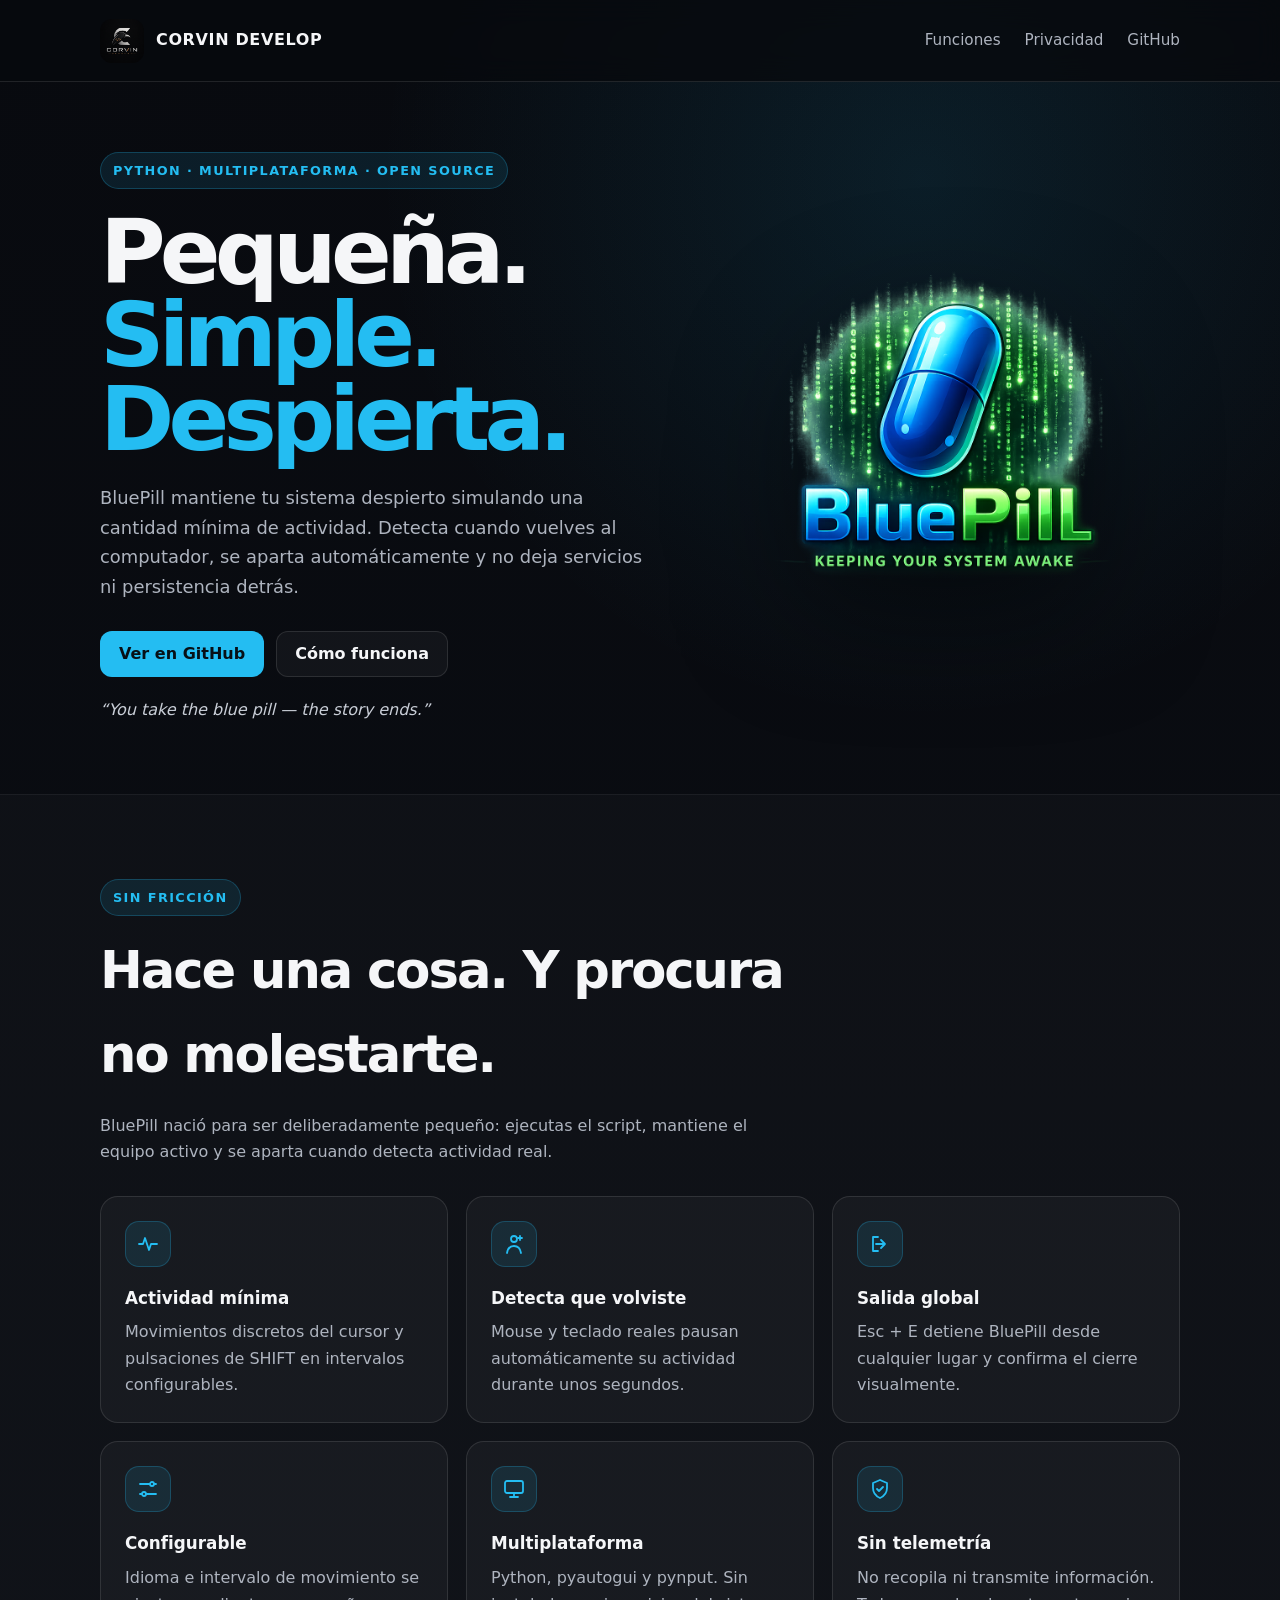
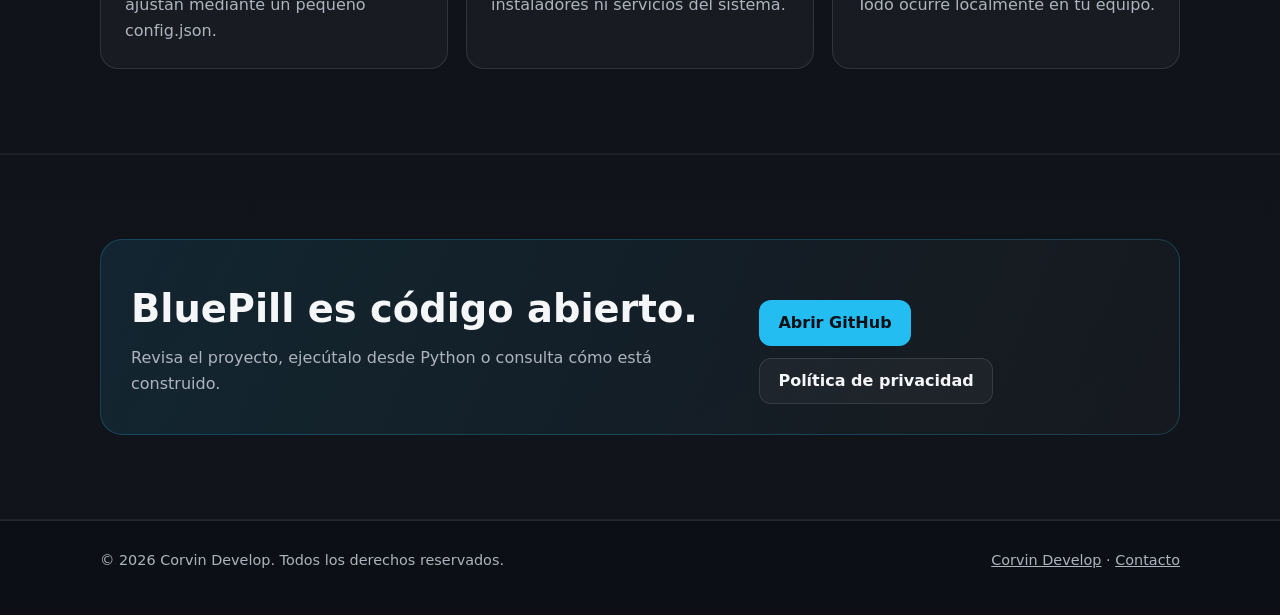
==== bluepill/index.html @ 79b2e7ed "feat: add BluePill and RedPill product websites" ====
<!doctype html><html lang="es"><head><meta charset="utf-8"><meta name="viewport" content="width=device-width, initial-scale=1"><meta name="description" content="BluePill — utilidad multiplataforma en Python para mantener el sistema despierto con actividad mínima e inteligente."><title>BluePill · Corvin Develop</title><link rel="stylesheet" href="../assets/css/styles.css"></head>
<body class="pill-page"><header class="pill-header"><div class="wrap"><nav><a class="brand" href="../"><img src="../assets/img/corvin-develop.png" alt="Corvin Develop"><span>CORVIN DEVELOP</span></a><div class="navlinks"><a href="#funciones">Funciones</a><a href="privacy/">Privacidad</a><a href="https://github.com/scuitinob/bluepill" target="_blank" rel="noopener noreferrer">GitHub</a></div></nav></div></header>
<main><div class="wrap pill-hero"><div><span class="pill-kicker">Python · Multiplataforma · Open Source</span><h1>Pequeña.<br><span>Simple. Despierta.</span></h1><p class="lead">BluePill mantiene tu sistema despierto simulando una cantidad mínima de actividad. Detecta cuando vuelves al computador, se aparta automáticamente y no deja servicios ni persistencia detrás.</p><div class="actions"><a class="button pill-primary" href="https://github.com/scuitinob/bluepill" target="_blank" rel="noopener noreferrer">Ver en GitHub</a><a class="button secondary" href="#funciones">Cómo funciona</a></div><p class="pill-quote">“You take the blue pill — the story ends.”</p></div><div class="pill-hero-logo"><img src="../assets/img/bluepill/logo.png" alt="BluePill"></div></div>
<section id="funciones" class="pill-section alt"><div class="wrap"><div class="pill-section-head"><span class="pill-kicker">Sin fricción</span><h2>Hace una cosa. Y procura no molestarte.</h2><p>BluePill nació para ser deliberadamente pequeño: ejecutas el script, mantiene el equipo activo y se aparta cuando detecta actividad real.</p></div><div class="pill-feature-grid"><div class="pill-feature"><div class="pill-feature-icon"><svg viewBox="0 0 24 24" aria-hidden="true"><path d="M3 12h4l2-6 4 12 2-6h6"/></svg></div><strong>Actividad mínima</strong><span>Movimientos discretos del cursor y pulsaciones de SHIFT en intervalos configurables.</span></div><div class="pill-feature"><div class="pill-feature-icon"><svg viewBox="0 0 24 24" aria-hidden="true"><circle cx="12" cy="7" r="3"/><path d="M5 21c.7-4.4 3-7 7-7s6.3 2.6 7 7"/><path d="M18 4v4M16 6h4"/></svg></div><strong>Detecta que volviste</strong><span>Mouse y teclado reales pausan automáticamente su actividad durante unos segundos.</span></div><div class="pill-feature"><div class="pill-feature-icon"><svg viewBox="0 0 24 24" aria-hidden="true"><path d="M10 5H5v14h5"/><path d="M13 8l4 4-4 4M8 12h9"/></svg></div><strong>Salida global</strong><span>Esc + E detiene BluePill desde cualquier lugar y confirma el cierre visualmente.</span></div><div class="pill-feature"><div class="pill-feature-icon"><svg viewBox="0 0 24 24" aria-hidden="true"><path d="M4 7h10M18 7h2M4 17h2M10 17h10"/><circle cx="16" cy="7" r="2"/><circle cx="8" cy="17" r="2"/></svg></div><strong>Configurable</strong><span>Idioma e intervalo de movimiento se ajustan mediante un pequeño config.json.</span></div><div class="pill-feature"><div class="pill-feature-icon"><svg viewBox="0 0 24 24" aria-hidden="true"><rect x="3" y="4" width="18" height="12" rx="2"/><path d="M8 20h8M12 16v4"/></svg></div><strong>Multiplataforma</strong><span>Python, pyautogui y pynput. Sin instaladores ni servicios del sistema.</span></div><div class="pill-feature"><div class="pill-feature-icon"><svg viewBox="0 0 24 24" aria-hidden="true"><path d="M12 3l7 3v5c0 4.7-2.8 8.1-7 10-4.2-1.9-7-5.3-7-10V6l7-3z"/><path d="M9 12l2 2 4-4"/></svg></div><strong>Sin telemetría</strong><span>No recopila ni transmite información. Todo ocurre localmente en tu equipo.</span></div></div></div></section>
<section class="pill-section alt"><div class="wrap"><div class="pill-cta"><div><h2>BluePill es código abierto.</h2><p>Revisa el proyecto, ejecútalo desde Python o consulta cómo está construido.</p></div><div class="actions"><a class="button pill-primary" href="https://github.com/scuitinob/bluepill" target="_blank" rel="noopener noreferrer">Abrir GitHub</a><a class="button secondary" href="privacy/">Política de privacidad</a></div></div></div></section></main>
<footer><div class="wrap footer-row"><span>© 2026 Corvin Develop. Todos los derechos reservados.</span><span><a href="../">Corvin Develop</a> · <a href="mailto:corvindevelop@gmail.com">Contacto</a></span></div></footer></body></html>
---- assets/css/styles.css ----
:root {
  --bg: #0b0c10;
  --bg-soft: #12141a;
  --card: rgba(255,255,255,.045);
  --border: rgba(255,255,255,.11);
  --text: #f5f6f8;
  --muted: #aeb4bf;
  --accent: #d79852;
  --accent-soft: rgba(215,152,82,.14);
  --purple: #6c2bd9;
  --max: 1080px;
}

* { box-sizing: border-box; }

html { scroll-behavior: smooth; }

body {
  margin: 0;
  background:
    radial-gradient(circle at 70% -10%, rgba(215,152,82,.10), transparent 34rem),
    linear-gradient(180deg, #090a0d 0%, #0d0f14 100%);
  color: var(--text);
  font-family: Inter, ui-sans-serif, system-ui, -apple-system, BlinkMacSystemFont, "Segoe UI", sans-serif;
  line-height: 1.65;
}

a { color: inherit; }

.wrap {
  width: min(calc(100% - 40px), var(--max));
  margin: 0 auto;
}

header {
  min-height: 82px;
  display: flex;
  align-items: center;
  border-bottom: 1px solid var(--border);
  background: rgba(9,10,13,.72);
  backdrop-filter: blur(14px);
  position: sticky;
  top: 0;
  z-index: 10;
}

nav {
  display: flex;
  align-items: center;
  justify-content: space-between;
  gap: 24px;
}

.brand {
  display: flex;
  align-items: center;
  gap: 12px;
  text-decoration: none;
  font-weight: 700;
  letter-spacing: .04em;
}

.brand img {
  width: 44px;
  height: 44px;
  object-fit: cover;
  object-position: 50% 42%;
  border-radius: 12px;
}

.navlinks {
  display: flex;
  gap: 24px;
  font-size: .95rem;
  color: var(--muted);
}

.navlinks a { text-decoration: none; }
.navlinks a:hover { color: var(--text); }

.hero {
  min-height: 72vh;
  display: grid;
  grid-template-columns: 1.1fr .9fr;
  align-items: center;
  gap: 64px;
  padding: 72px 0;
}

.eyebrow {
  display: inline-flex;
  padding: 7px 12px;
  border: 1px solid rgba(215,152,82,.28);
  background: var(--accent-soft);
  color: #efbd85;
  border-radius: 999px;
  font-size: .8rem;
  font-weight: 700;
  letter-spacing: .13em;
  text-transform: uppercase;
}

h1 {
  font-size: clamp(3rem, 7vw, 6.4rem);
  letter-spacing: -.065em;
  line-height: .93;
  margin: 22px 0;
}

h1 span {
  color: var(--accent);
}

.lead {
  max-width: 650px;
  color: var(--muted);
  font-size: 1.12rem;
}

.actions {
  display: flex;
  gap: 12px;
  flex-wrap: wrap;
  margin-top: 30px;
}

.button {
  display: inline-flex;
  align-items: center;
  justify-content: center;
  min-height: 46px;
  padding: 0 18px;
  border-radius: 12px;
  border: 1px solid var(--border);
  text-decoration: none;
  font-weight: 700;
}

.button.primary {
  background: var(--accent);
  color: #17100a;
  border-color: transparent;
}

.button.secondary {
  background: rgba(255,255,255,.04);
}

.hero-logo {
  display: flex;
  justify-content: center;
}

.hero-logo img {
  width: min(100%, 480px);
  border-radius: 30px;
  box-shadow: 0 30px 80px rgba(0,0,0,.45);
}

section {
  padding: 78px 0;
}

.section-title {
  font-size: clamp(2rem, 4vw, 3.2rem);
  margin: 0 0 12px;
  letter-spacing: -.04em;
}

.section-copy {
  margin: 0 0 32px;
  color: var(--muted);
  max-width: 700px;
}

.apps-grid {
  display: grid;
  grid-template-columns: repeat(12, 1fr);
  gap: 24px;
}

.app-card {
  grid-column: span 12;
  display: grid;
  grid-template-columns: 260px 1fr;
  gap: 32px;
  padding: 28px;
  border: 1px solid var(--border);
  background: linear-gradient(145deg, rgba(108,43,217,.11), rgba(255,255,255,.035));
  border-radius: 24px;
}

.app-card img {
  width: 100%;
  aspect-ratio: 1;
  object-fit: contain;
  border-radius: 24px;
}

.app-card h3 {
  font-size: 2rem;
  margin: 4px 0 8px;
}

.app-card p {
  color: var(--muted);
}

.tag {
  display: inline-flex;
  border-radius: 999px;
  border: 1px solid var(--border);
  padding: 5px 10px;
  color: #d8dce3;
  font-size: .8rem;
}

.contact-card {
  padding: 34px;
  border-radius: 24px;
  border: 1px solid var(--border);
  background: var(--card);
}

.contact-card a { color: #efbd85; }

footer {
  border-top: 1px solid var(--border);
  color: var(--muted);
  padding: 28px 0 42px;
  font-size: .9rem;
}

.legal {
  max-width: 820px;
  margin: 0 auto;
  padding: 58px 0 90px;
}

.legal-logo {
  display: block;
  width: min(320px, 80vw);
  margin: 0 auto 36px;
}

.legal h1 {
  font-size: clamp(2.4rem, 6vw, 4.5rem);
  line-height: 1;
  margin-bottom: 12px;
}

.legal h2 {
  margin-top: 38px;
  font-size: 1.35rem;
}

.legal p, .legal li { color: #c4c9d1; }

.notice {
  border-left: 3px solid var(--accent);
  background: var(--accent-soft);
  padding: 14px 18px;
  border-radius: 0 12px 12px 0;
}

@media (max-width: 760px) {
  .hero {
    grid-template-columns: 1fr;
    gap: 40px;
    padding-top: 46px;
  }
  .hero-logo { order: -1; }
  .hero-logo img { width: min(84vw, 360px); }
  .navlinks { display: none; }
  .app-card {
    grid-template-columns: 1fr;
  }
  .app-card img {
    width: min(70vw, 260px);
    margin: 0 auto;
  }
}

/* MirageFold */
.mirage-page {
  --mf-cyan: #25d8ff;
  --mf-blue: #4c75ff;
  --mf-purple: #a54cff;
  --mf-pink: #e447e8;
  --mf-panel: rgba(10, 16, 34, .72);
  background:
    radial-gradient(circle at 15% 10%, rgba(37,216,255,.12), transparent 28rem),
    radial-gradient(circle at 85% 18%, rgba(164,76,255,.15), transparent 32rem),
    linear-gradient(180deg, #050817 0%, #090b17 48%, #060713 100%);
}
.mirage-header { background: rgba(4,7,18,.78); }
.mirage-wordmark { width: min(440px, 88vw); display: block; margin-bottom: 22px; }
.mirage-hero { padding: 72px 0 82px; overflow: hidden; position: relative; }
.mirage-hero:before { content:""; position:absolute; inset:-20% 35% auto -15%; height:520px; background:radial-gradient(circle,rgba(37,216,255,.11),transparent 68%); pointer-events:none; }
.mirage-hero-grid { display:grid; grid-template-columns:.8fr 1.2fr; gap:46px; align-items:center; position:relative; }
.mirage-hero h1 { font-size:clamp(3.2rem,6.5vw,6.7rem); }
.mirage-hero h1 span, .mirage-feature h2 span { background:linear-gradient(90deg,var(--mf-cyan),var(--mf-blue),var(--mf-purple),var(--mf-pink)); -webkit-background-clip:text; background-clip:text; color:transparent; }
.mirage-pill, .mirage-kicker { display:inline-flex; color:#c9b7ff; border:1px solid rgba(165,76,255,.32); background:rgba(109,58,207,.13); border-radius:999px; padding:7px 12px; font-size:.78rem; font-weight:800; letter-spacing:.1em; text-transform:uppercase; }
.mirage-primary { background:linear-gradient(90deg,#24d5ff,#6b6cff,#c84eea); color:white; border:0; box-shadow:0 10px 32px rgba(104,86,255,.25); }
.mirage-micro { color:#7f8799; font-size:.86rem; margin-top:18px; }
.mirage-glow-card { padding:8px; border-radius:25px; background:linear-gradient(135deg,rgba(37,216,255,.5),rgba(165,76,255,.48),rgba(228,71,232,.24)); box-shadow:0 30px 90px rgba(41,41,145,.28); }
.mirage-glow-card img, .feature-image, .gallery-hero { display:block; width:100%; border-radius:19px; }
.mirage-intro { padding:90px 0; border-top:1px solid rgba(255,255,255,.06); border-bottom:1px solid rgba(255,255,255,.06); background:rgba(255,255,255,.018); }
.narrow { max-width:850px; }.center { text-align:center; }
.mirage-intro h2, .mirage-feature h2, .gallery-heading h2 { font-size:clamp(2.2rem,4.8vw,4.6rem); letter-spacing:-.055em; line-height:1.02; margin:18px 0; }
.mirage-intro p, .mirage-feature p, .gallery-heading p { color:#b7bdca; font-size:1.08rem; }
.mirage-intro blockquote { margin:38px auto 0; padding:22px 26px; border-left:3px solid var(--mf-purple); background:rgba(165,76,255,.08); border-radius:0 16px 16px 0; color:#eef1f7; font-size:1.05rem; text-align:left; }
.mirage-feature { padding:100px 0; }
.mirage-feature.alt { background:rgba(255,255,255,.018); border-top:1px solid rgba(255,255,255,.055); border-bottom:1px solid rgba(255,255,255,.055); }
.feature-split { display:grid; grid-template-columns:.78fr 1.22fr; gap:52px; align-items:center; }
.feature-split.reverse { grid-template-columns:1.22fr .78fr; }
.feature-split.reverse .feature-copy { order:2; }.feature-split.reverse .feature-image { order:1; }
.feature-image { box-shadow:0 30px 80px rgba(0,0,0,.45); border:1px solid rgba(125,99,255,.25); }
.mirage-list { padding-left:1.2rem; color:#c4cad5; }.mirage-list li { margin:9px 0; }
.feature-note { padding:15px 18px; border-radius:14px; border:1px solid rgba(37,216,255,.18); background:rgba(37,216,255,.055); }
.mini-grid { display:grid; grid-template-columns:1fr 1fr; gap:12px; margin-top:28px; }
.mini-grid div { padding:16px; border:1px solid rgba(255,255,255,.09); background:rgba(255,255,255,.035); border-radius:14px; }
.mini-grid strong,.mini-grid span { display:block; }.mini-grid strong { color:#eef1f7; }.mini-grid span { color:#9ea6b6; font-size:.9rem; margin-top:4px; }
kbd { padding:4px 8px; border:1px solid rgba(165,76,255,.45); border-bottom-width:2px; border-radius:7px; background:#101426; color:#e8ddff; font:inherit; font-weight:700; }
.mirage-gallery { padding:110px 0; }
.gallery-heading { max-width:850px; margin:0 auto 42px; text-align:center; }
.gallery-hero { border:1px solid rgba(165,76,255,.22); box-shadow:0 35px 100px rgba(0,0,0,.5); }
.mirage-cta { display:flex; align-items:center; justify-content:space-between; gap:28px; margin-top:28px; padding:28px; border:1px solid rgba(255,255,255,.1); border-radius:20px; background:linear-gradient(120deg,rgba(37,216,255,.06),rgba(165,76,255,.09)); }
.mirage-cta h3 { margin:0 0 5px; font-size:1.4rem; }.mirage-cta p { margin:0; color:#aeb5c2; }
.mirage-footer { border-color:rgba(165,76,255,.18); }.footer-row { display:flex; justify-content:space-between; gap:20px; flex-wrap:wrap; }
.mirage-legal-logo { width:min(430px,86vw); }.mirage-legal a { color:#bba1ff; }.mirage-notice { border-color:var(--mf-purple); background:rgba(165,76,255,.08); }
.mirage-app-card { background:linear-gradient(145deg,rgba(37,216,255,.07),rgba(108,43,217,.13),rgba(255,255,255,.025)); }
.mirage-app-card img { filter:drop-shadow(0 12px 30px rgba(74,89,255,.2)); }
[aria-disabled="true"] { cursor:default; opacity:.76; }

@media (max-width: 900px) {
  .mirage-hero-grid,.feature-split,.feature-split.reverse { grid-template-columns:1fr; }
  .feature-split.reverse .feature-copy,.feature-split.reverse .feature-image { order:initial; }
  .mirage-glow-card { margin-top:18px; }
  .mirage-cta { align-items:flex-start; flex-direction:column; }
}
@media (max-width: 600px) {
  .mirage-hero { padding-top:46px; }.mirage-feature,.mirage-gallery { padding:72px 0; }
  .mini-grid { grid-template-columns:1fr; }
  .mirage-wordmark { width:min(360px,92vw); }
}

/* MirageFold hero badge: centered and compact */
.mirage-hero .mirage-pill {
  display:flex;
  width:max-content;
  max-width:100%;
  margin:0 auto 20px;
  justify-content:center;
  text-align:center;
  line-height:1.35;
}

/* BluePill + RedPill */
.pills-heading {
  max-width: 720px;
  margin: 64px auto 28px;
  text-align: center;
}
.pills-heading h3 {
  margin: 14px 0 8px;
  font-size: clamp(2rem, 4vw, 3rem);
  letter-spacing: -.045em;
}
.pills-heading h3 span { color: var(--accent); }
.pills-heading p { margin: 0; color: var(--muted); }
.pills-grid { display:grid; grid-template-columns:repeat(2,minmax(0,1fr)); gap:24px; }
.pill-card {
  position:relative; overflow:hidden; padding:30px; border:1px solid var(--border); border-radius:24px;
  background:rgba(255,255,255,.035); min-height:100%;
}
.pill-card:before { content:""; position:absolute; width:320px; height:320px; border-radius:50%; filter:blur(70px); opacity:.16; top:-180px; right:-100px; pointer-events:none; }
.bluepill-card { border-color:rgba(36,189,255,.18); background:linear-gradient(145deg,rgba(16,118,194,.10),rgba(255,255,255,.03)); }
.bluepill-card:before { background:#16b9ff; }
.redpill-card { border-color:rgba(255,55,70,.20); background:linear-gradient(145deg,rgba(170,20,32,.11),rgba(255,255,255,.03)); }
.redpill-card:before { background:#ff243c; }
.pill-logo-link { display:flex; justify-content:center; position:relative; text-decoration:none; }
.pill-card img { width:min(100%,250px); aspect-ratio:1; object-fit:contain; filter:drop-shadow(0 20px 38px rgba(0,0,0,.34)); transition:transform .2s ease; }
.pill-card:hover img { transform:translateY(-3px); }
.pill-card-body { position:relative; }
.pill-tags { display:flex; gap:8px; flex-wrap:wrap; }
.pill-card h3 { margin:8px 0 6px; font-size:2rem; }
.pill-card p { color:var(--muted); margin:0; }
.pill-blue-button { background:#24bdf2; color:#041118; border-color:transparent; }
.pill-red-button { background:#e53845; color:#fff; border-color:transparent; }

.pill-page { --pill-color:#24bdf2; --pill-soft:rgba(36,189,242,.11); --pill-border:rgba(36,189,242,.24); background:radial-gradient(circle at 72% 8%,var(--pill-soft),transparent 34rem),linear-gradient(180deg,#080a0f 0%,#0c0f15 100%); }
.pill-page.red { --pill-color:#ee3f4d; --pill-soft:rgba(238,63,77,.11); --pill-border:rgba(238,63,77,.25); }
.pill-header { background:rgba(7,9,14,.78); }
.pill-hero { min-height:72vh; display:grid; grid-template-columns:1fr .85fr; align-items:center; gap:60px; padding:70px 0; }
.pill-hero-logo { display:flex; justify-content:center; }
.pill-hero-logo img { width:min(100%,430px); filter:drop-shadow(0 35px 60px rgba(0,0,0,.5)); }
.pill-kicker { display:inline-flex; padding:7px 12px; border:1px solid var(--pill-border); background:var(--pill-soft); color:var(--pill-color); border-radius:999px; font-size:.8rem; font-weight:800; letter-spacing:.11em; text-transform:uppercase; }
.pill-hero h1 { font-size:clamp(3.4rem,7vw,6.8rem); }
.pill-hero h1 span { color:var(--pill-color); }
.pill-primary { background:var(--pill-color); color:#071016; border-color:transparent; }
.red .pill-primary { color:#fff; }
.pill-quote { margin:20px 0 0; color:#c9ced7; font-style:italic; }
.pill-section { padding:84px 0; }
.pill-section.alt { border-block:1px solid rgba(255,255,255,.055); background:rgba(255,255,255,.018); }
.pill-section-head { max-width:700px; margin-bottom:30px; }
.pill-section-head h2 { margin:12px 0 8px; font-size:clamp(2rem,4vw,3.2rem); letter-spacing:-.04em; }
.pill-section-head p { color:var(--muted); }
.pill-feature-grid { display:grid; grid-template-columns:repeat(3,1fr); gap:18px; }
.pill-feature { padding:24px; border:1px solid var(--border); border-radius:18px; background:rgba(255,255,255,.035); transition:transform .18s ease,border-color .18s ease,background .18s ease; }
.pill-feature:hover { transform:translateY(-2px); border-color:var(--pill-border); background:linear-gradient(145deg,var(--pill-soft),rgba(255,255,255,.035)); }
.pill-feature-icon { width:46px; height:46px; display:grid; place-items:center; margin-bottom:18px; border-radius:14px; border:1px solid var(--pill-border); background:var(--pill-soft); color:var(--pill-color); }
.pill-feature-icon svg { width:24px; height:24px; fill:none; stroke:currentColor; stroke-width:1.8; stroke-linecap:round; stroke-linejoin:round; }
.pill-feature strong { display:block; margin-bottom:7px; font-size:1.05rem; }
.pill-feature span { color:var(--muted); }
.pill-compare { display:grid; grid-template-columns:1fr 1fr; gap:20px; }
.pill-compare > div { padding:26px; border-radius:20px; border:1px solid var(--border); background:rgba(255,255,255,.03); }
.pill-compare h3 { margin:0 0 8px; font-size:1.4rem; }
.pill-compare p { color:var(--muted); margin:0; }
.pill-cta { padding:30px; border:1px solid var(--pill-border); border-radius:22px; background:linear-gradient(120deg,var(--pill-soft),rgba(255,255,255,.025)); display:flex; align-items:center; justify-content:space-between; gap:24px; }
.pill-cta h2 { margin:0 0 5px; font-size:clamp(1.7rem,3vw,2.4rem); }
.pill-cta p { margin:0; color:var(--muted); }
.pill-legal a { color:var(--pill-color); }
.pill-notice { border-color:var(--pill-color); background:var(--pill-soft); }
.pill-legal-logo { filter:drop-shadow(0 18px 34px rgba(0,0,0,.38)); }

@media (max-width: 800px) {
  .pills-grid,.pill-hero,.pill-feature-grid,.pill-compare { grid-template-columns:1fr; }
  .pill-hero-logo { order:-1; }
  .pill-hero-logo img { width:min(76vw,330px); }
  .pill-cta { align-items:flex-start; flex-direction:column; }
}
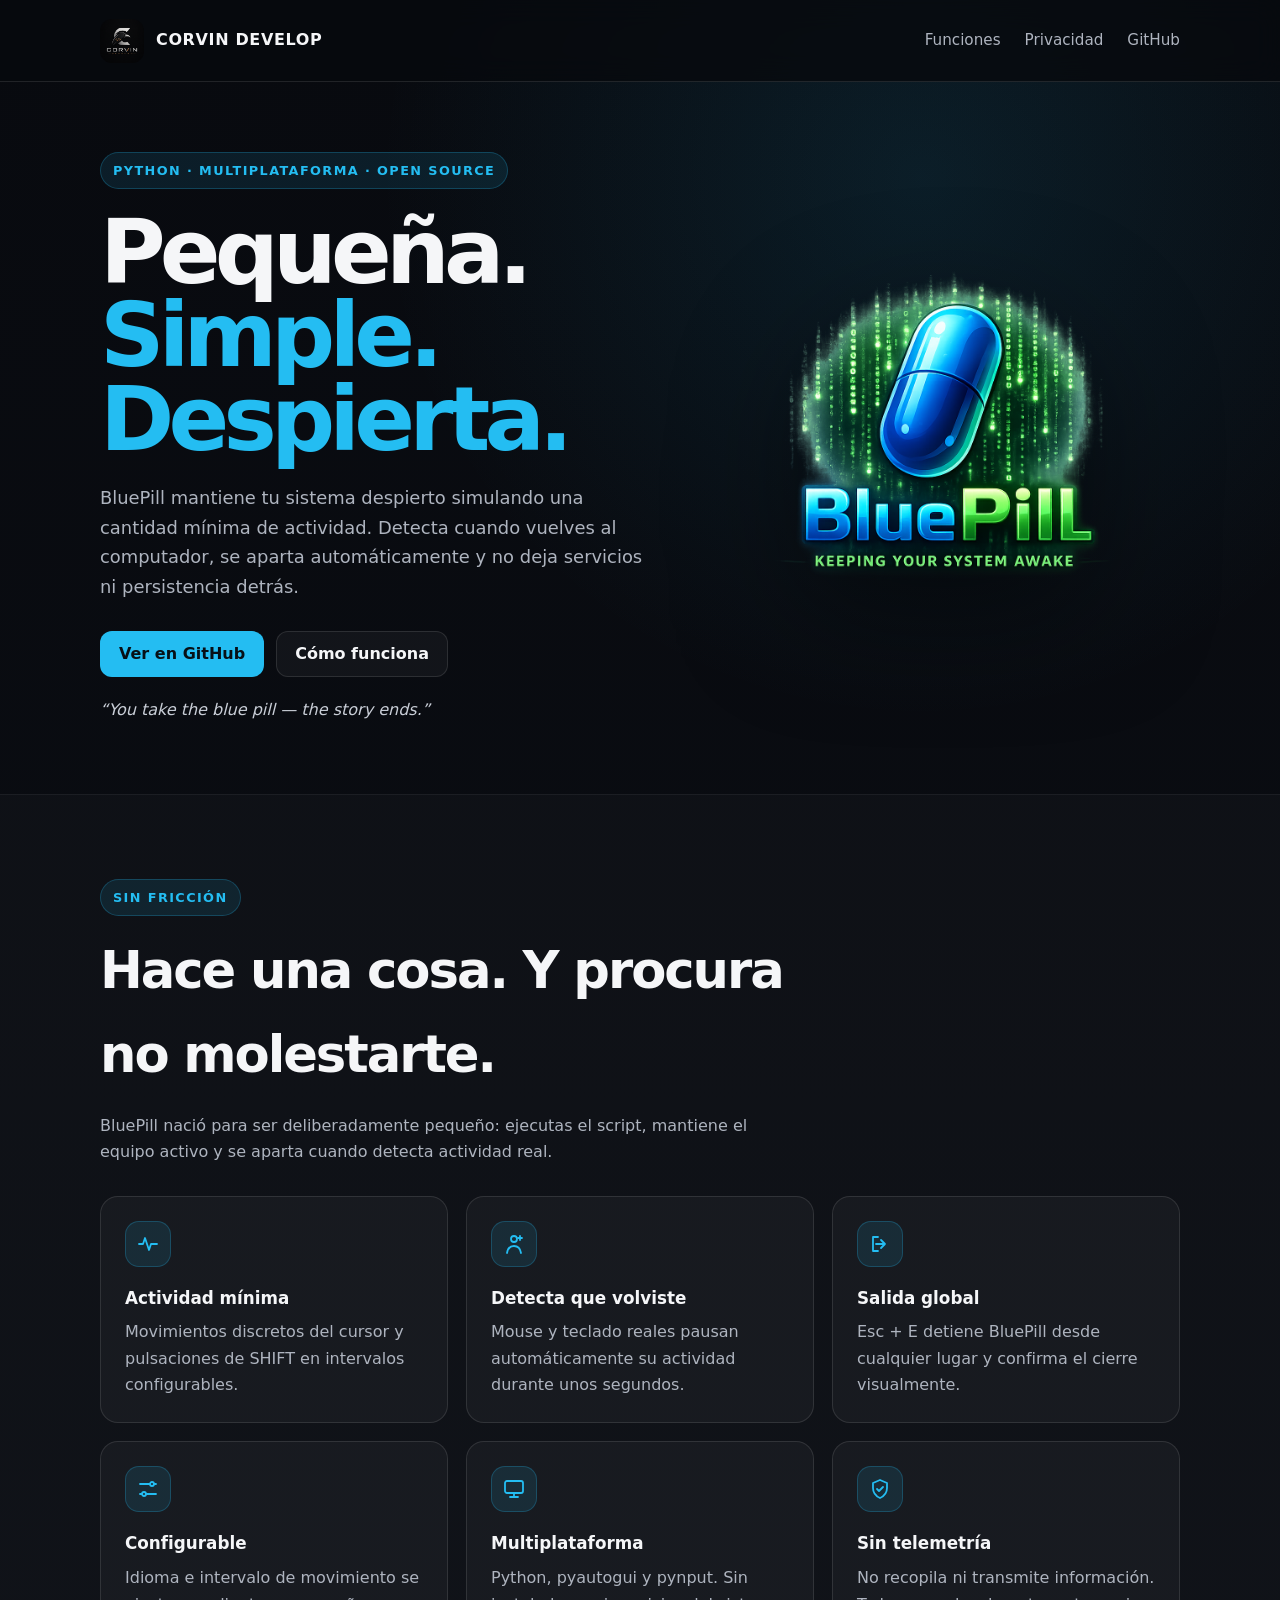
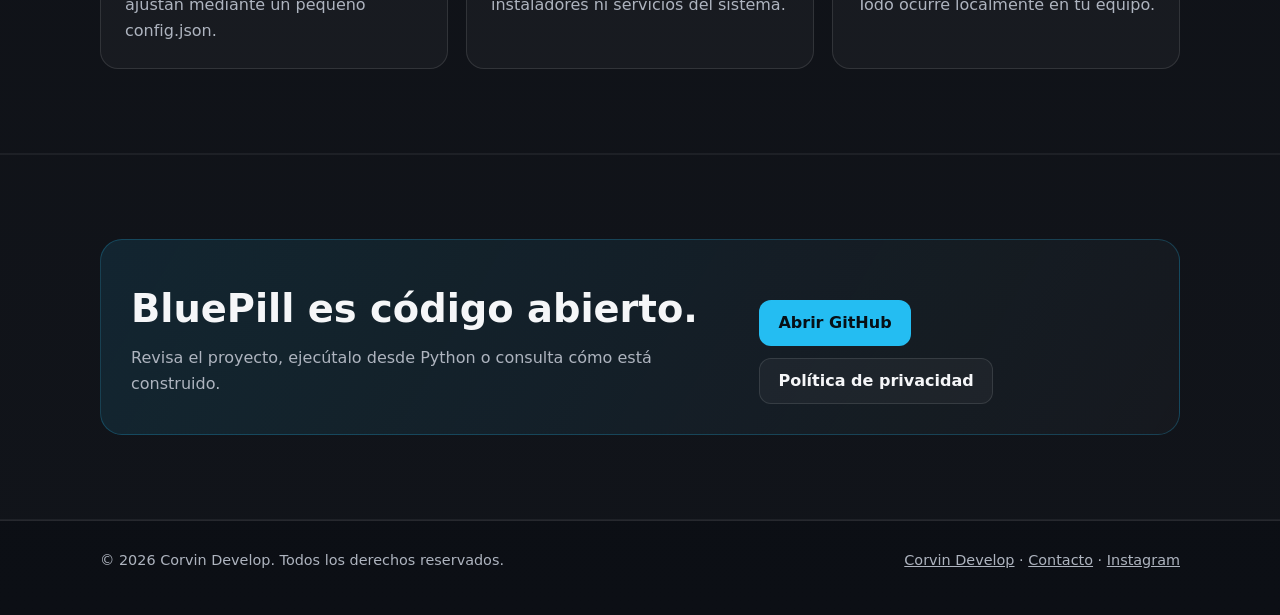
==== commit 4344ae8e: "Update contact email and add Instagram links" ====
--- a/bluepill/index.html
+++ b/bluepill/index.html
@@ -3,4 +3,4 @@
 <main><div class="wrap pill-hero"><div><span class="pill-kicker">Python · Multiplataforma · Open Source</span><h1>Pequeña.<br><span>Simple. Despierta.</span></h1><p class="lead">BluePill mantiene tu sistema despierto simulando una cantidad mínima de actividad. Detecta cuando vuelves al computador, se aparta automáticamente y no deja servicios ni persistencia detrás.</p><div class="actions"><a class="button pill-primary" href="https://github.com/scuitinob/bluepill" target="_blank" rel="noopener noreferrer">Ver en GitHub</a><a class="button secondary" href="#funciones">Cómo funciona</a></div><p class="pill-quote">“You take the blue pill — the story ends.”</p></div><div class="pill-hero-logo"><img src="../assets/img/bluepill/logo.png" alt="BluePill"></div></div>
 <section id="funciones" class="pill-section alt"><div class="wrap"><div class="pill-section-head"><span class="pill-kicker">Sin fricción</span><h2>Hace una cosa. Y procura no molestarte.</h2><p>BluePill nació para ser deliberadamente pequeño: ejecutas el script, mantiene el equipo activo y se aparta cuando detecta actividad real.</p></div><div class="pill-feature-grid"><div class="pill-feature"><div class="pill-feature-icon"><svg viewBox="0 0 24 24" aria-hidden="true"><path d="M3 12h4l2-6 4 12 2-6h6"/></svg></div><strong>Actividad mínima</strong><span>Movimientos discretos del cursor y pulsaciones de SHIFT en intervalos configurables.</span></div><div class="pill-feature"><div class="pill-feature-icon"><svg viewBox="0 0 24 24" aria-hidden="true"><circle cx="12" cy="7" r="3"/><path d="M5 21c.7-4.4 3-7 7-7s6.3 2.6 7 7"/><path d="M18 4v4M16 6h4"/></svg></div><strong>Detecta que volviste</strong><span>Mouse y teclado reales pausan automáticamente su actividad durante unos segundos.</span></div><div class="pill-feature"><div class="pill-feature-icon"><svg viewBox="0 0 24 24" aria-hidden="true"><path d="M10 5H5v14h5"/><path d="M13 8l4 4-4 4M8 12h9"/></svg></div><strong>Salida global</strong><span>Esc + E detiene BluePill desde cualquier lugar y confirma el cierre visualmente.</span></div><div class="pill-feature"><div class="pill-feature-icon"><svg viewBox="0 0 24 24" aria-hidden="true"><path d="M4 7h10M18 7h2M4 17h2M10 17h10"/><circle cx="16" cy="7" r="2"/><circle cx="8" cy="17" r="2"/></svg></div><strong>Configurable</strong><span>Idioma e intervalo de movimiento se ajustan mediante un pequeño config.json.</span></div><div class="pill-feature"><div class="pill-feature-icon"><svg viewBox="0 0 24 24" aria-hidden="true"><rect x="3" y="4" width="18" height="12" rx="2"/><path d="M8 20h8M12 16v4"/></svg></div><strong>Multiplataforma</strong><span>Python, pyautogui y pynput. Sin instaladores ni servicios del sistema.</span></div><div class="pill-feature"><div class="pill-feature-icon"><svg viewBox="0 0 24 24" aria-hidden="true"><path d="M12 3l7 3v5c0 4.7-2.8 8.1-7 10-4.2-1.9-7-5.3-7-10V6l7-3z"/><path d="M9 12l2 2 4-4"/></svg></div><strong>Sin telemetría</strong><span>No recopila ni transmite información. Todo ocurre localmente en tu equipo.</span></div></div></div></section>
 <section class="pill-section alt"><div class="wrap"><div class="pill-cta"><div><h2>BluePill es código abierto.</h2><p>Revisa el proyecto, ejecútalo desde Python o consulta cómo está construido.</p></div><div class="actions"><a class="button pill-primary" href="https://github.com/scuitinob/bluepill" target="_blank" rel="noopener noreferrer">Abrir GitHub</a><a class="button secondary" href="privacy/">Política de privacidad</a></div></div></div></section></main>
-<footer><div class="wrap footer-row"><span>© 2026 Corvin Develop. Todos los derechos reservados.</span><span><a href="../">Corvin Develop</a> · <a href="mailto:corvindevelop@gmail.com">Contacto</a></span></div></footer></body></html>
+<footer><div class="wrap footer-row"><span>© 2026 Corvin Develop. Todos los derechos reservados.</span><span><a href="../">Corvin Develop</a> · <a href="mailto:contacto@corvindev.cc">Contacto</a> · <a href="https://www.instagram.com/corvindev/" target="_blank" rel="noopener noreferrer">Instagram</a></span></div></footer></body></html>
--- a/assets/css/styles.css
+++ b/assets/css/styles.css
@@ -224,6 +224,9 @@
 }
 
 .contact-card a { color: #efbd85; }
+.contact-links { display:flex; flex-wrap:wrap; gap:10px 22px; align-items:center; }
+.contact-links a { text-decoration:none; }
+.contact-links a:hover { color:#ffd4a4; }
 
 footer {
   border-top: 1px solid var(--border);
@@ -431,3 +434,202 @@
   .pill-hero-logo img { width:min(76vw,330px); }
   .pill-cta { align-items:flex-start; flex-direction:column; }
 }
+
+/* Official Microsoft Store badge */
+ms-store-badge { display:inline-flex; align-items:center; }
+ms-store-badge::part(img) { max-width:190px; width:100%; height:auto; }
+.mirage-page ms-store-badge::part(img) { max-width:205px; }
+
+/* Relmuru */
+.relmuru-page {
+  --relmuru-amber:#f2a53b;
+  --relmuru-violet:#9c5cff;
+  --relmuru-cyan:#39d8e8;
+  --relmuru-pink:#e85ba8;
+  --relmuru-panel:rgba(13,15,22,.78);
+  background:
+    radial-gradient(circle at 82% 8%,rgba(156,92,255,.13),transparent 30rem),
+    radial-gradient(circle at 68% 18%,rgba(57,216,232,.08),transparent 26rem),
+    radial-gradient(circle at 14% 3%,rgba(242,165,59,.08),transparent 24rem),
+    linear-gradient(180deg,#07080c 0%,#0b0d13 50%,#08090e 100%);
+}
+.relmuru-header { background:rgba(6,7,11,.8); }
+.relmuru-hero { min-height:76vh; padding:76px 0 88px; overflow:hidden; position:relative; }
+.relmuru-hero:before { content:""; position:absolute; width:560px; height:560px; right:-180px; top:-220px; border-radius:50%; background:conic-gradient(from 190deg,rgba(242,165,59,.10),rgba(232,91,168,.10),rgba(156,92,255,.12),rgba(57,216,232,.10),rgba(242,165,59,.10)); filter:blur(20px); pointer-events:none; }
+.relmuru-hero-grid { display:grid; grid-template-columns:.95fr 1.05fr; gap:58px; align-items:center; position:relative; }
+.relmuru-wordmark-placeholder { width:max-content; max-width:100%; display:flex; flex-direction:column; gap:2px; margin-bottom:20px; }
+.relmuru-wordmark-text { font-size:clamp(2.5rem,6vw,4.8rem); font-weight:900; letter-spacing:.13em; line-height:1; color:#f5f6f8; text-shadow:0 0 24px rgba(156,92,255,.18); }
+.relmuru-wordmark-placeholder > span:last-child { color:#9ea6b6; letter-spacing:.12em; text-transform:uppercase; font-size:.72rem; font-weight:700; }
+.relmuru-pill,.relmuru-kicker { display:inline-flex; color:#ffc56e; border:1px solid rgba(242,165,59,.28); background:rgba(242,165,59,.075); border-radius:999px; padding:7px 12px; font-size:.78rem; font-weight:800; letter-spacing:.1em; text-transform:uppercase; }
+.relmuru-hero h1 { font-size:clamp(3.1rem,6.4vw,6.5rem); }
+.relmuru-hero h1 span,.relmuru-feature h2 span { background:linear-gradient(90deg,var(--relmuru-amber),var(--relmuru-pink),var(--relmuru-violet),var(--relmuru-cyan)); -webkit-background-clip:text; background-clip:text; color:transparent; }
+.relmuru-primary,.relmuru-button { background:linear-gradient(100deg,#f2a53b,#db6d7c,#9c5cff); color:#fff; border:0; box-shadow:0 10px 34px rgba(156,92,255,.16); }
+.relmuru-micro { color:#7f8794; font-size:.86rem; margin-top:18px; }
+.relmuru-device-stage { padding:9px; border-radius:30px; background:linear-gradient(135deg,rgba(242,165,59,.45),rgba(232,91,168,.28),rgba(156,92,255,.46),rgba(57,216,232,.35)); box-shadow:0 36px 100px rgba(0,0,0,.5); }
+.relmuru-device-screen { min-height:390px; display:flex; flex-direction:column; align-items:center; justify-content:center; text-align:center; gap:12px; padding:38px; border-radius:23px; border:1px solid rgba(255,255,255,.07); background:radial-gradient(circle at 50% 20%,rgba(156,92,255,.12),transparent 18rem),#090b11; }
+.relmuru-device-screen strong { max-width:460px; font-size:clamp(1.7rem,4vw,3rem); line-height:1.08; }
+.relmuru-device-screen > span:not(.relmuru-placeholder-label) { color:#b3bac7; }
+.relmuru-device-screen small { max-width:390px; color:#717988; }
+.relmuru-placeholder-label { color:var(--relmuru-amber); font-size:.7rem; font-weight:900; letter-spacing:.16em; }
+.relmuru-intro { padding:92px 0; border-block:1px solid rgba(255,255,255,.055); background:rgba(255,255,255,.016); }
+.relmuru-intro h2,.relmuru-feature h2,.relmuru-gallery-heading h2 { font-size:clamp(2.2rem,4.8vw,4.5rem); letter-spacing:-.055em; line-height:1.02; margin:18px 0; }
+.relmuru-intro p,.relmuru-feature p,.relmuru-gallery-heading p { color:#b7bdca; font-size:1.06rem; }
+.relmuru-feature { padding:96px 0; }
+.relmuru-feature.alt { background:rgba(255,255,255,.016); border-block:1px solid rgba(255,255,255,.05); }
+.relmuru-feature-grid { display:grid; grid-template-columns:1.02fr .98fr; gap:54px; align-items:center; }
+.relmuru-feature-grid.reverse { grid-template-columns:1.05fr .95fr; }
+.relmuru-feature-grid.reverse .feature-copy { order:2; }
+.relmuru-feature-grid.reverse > :not(.feature-copy) { order:1; }
+.relmuru-info-card,.relmuru-safety-card { padding:32px; min-height:310px; display:flex; flex-direction:column; justify-content:center; border-radius:24px; border:1px solid rgba(156,92,255,.2); background:linear-gradient(145deg,rgba(156,92,255,.075),rgba(255,255,255,.025)); box-shadow:0 26px 70px rgba(0,0,0,.28); }
+.relmuru-info-card h3 { margin:18px 0 8px; font-size:clamp(1.55rem,3vw,2.25rem); line-height:1.15; }
+.relmuru-info-card p { margin-bottom:0; }
+.relmuru-info-card.compact { border-color:rgba(57,216,232,.18); background:linear-gradient(145deg,rgba(57,216,232,.06),rgba(156,92,255,.045)); }
+.relmuru-orientation-row { display:grid; grid-template-columns:repeat(3,1fr); gap:12px; margin-top:28px; }
+.relmuru-orientation-row > div { min-height:132px; display:flex; flex-direction:column; align-items:center; justify-content:center; gap:13px; text-align:center; padding:14px; border:1px solid rgba(255,255,255,.085); background:rgba(255,255,255,.028); border-radius:16px; }
+.orientation-icon { display:block; width:58px; height:36px; border:2px solid #c7ccd6; border-radius:6px; box-shadow:0 0 18px rgba(156,92,255,.15); }
+.orientation-icon.portrait { width:36px; height:58px; border-color:#d7b3ff; }
+.orientation-icon.left { transform:rotate(-4deg); }.orientation-icon.right { transform:rotate(4deg); }
+.hotkey-grid { display:grid; grid-template-columns:1fr 1fr; gap:12px; margin:26px 0 20px; }
+.hotkey-grid > div { padding:18px; border:1px solid rgba(255,255,255,.085); background:rgba(255,255,255,.025); border-radius:15px; }
+.hotkey-grid strong,.hotkey-grid span { display:block; }.hotkey-grid span { margin-top:10px; color:#d5d9e0; white-space:nowrap; }
+.relmuru-page kbd { border-color:rgba(242,165,59,.38); background:#151219; color:#ffd08c; }
+.relmuru-note { padding:15px 18px; border:1px solid rgba(57,216,232,.17); background:rgba(57,216,232,.045); border-radius:14px; }
+.relmuru-note.safety { border-color:rgba(242,165,59,.22); background:rgba(242,165,59,.055); }
+.relmuru-list { padding-left:1.2rem; color:#c4cad5; }.relmuru-list li { margin:9px 0; }
+.tray-card { min-height:250px; align-items:flex-start; gap:8px; border-color:rgba(255,255,255,.12); }
+.tray-card strong { font-size:1.45rem; }.tray-card > span:last-child { color:#9fa7b5; }
+.tray-dot { width:46px; height:46px; border-radius:14px; margin-bottom:10px; background:radial-gradient(circle at 65% 35%,#ffd06c 0 7%,transparent 8%),linear-gradient(135deg,#1b1d24,#11131a); border:1px solid rgba(242,165,59,.24); box-shadow:0 0 28px rgba(156,92,255,.15); }
+.relmuru-safety-card { min-height:250px; border-color:rgba(242,165,59,.22); background:linear-gradient(145deg,rgba(242,165,59,.075),rgba(255,255,255,.025)); }
+.relmuru-safety-card strong { font-size:2rem; margin-bottom:10px; }.relmuru-safety-card span { color:#b8bec9; }
+.relmuru-gallery { padding:108px 0; }
+.relmuru-gallery-heading { max-width:850px; margin:0 auto 42px; text-align:center; }
+.relmuru-shot-grid { display:grid; grid-template-columns:1.2fr .8fr 1fr; gap:18px; align-items:stretch; }
+.relmuru-shot-placeholder { min-height:300px; display:flex; flex-direction:column; align-items:center; justify-content:center; text-align:center; gap:8px; padding:26px; border:1px dashed rgba(156,92,255,.32); border-radius:20px; background:linear-gradient(145deg,rgba(156,92,255,.055),rgba(255,255,255,.018)); }
+.relmuru-shot-placeholder span { color:var(--relmuru-amber); font-size:.72rem; font-weight:900; letter-spacing:.15em; }.relmuru-shot-placeholder strong { font-size:1.4rem; }.relmuru-shot-placeholder small { color:#7e8796; max-width:260px; }
+.relmuru-shot-placeholder.portrait-shot { min-height:390px; }
+.relmuru-cta { display:flex; align-items:center; justify-content:space-between; gap:28px; margin-top:28px; padding:28px; border:1px solid rgba(156,92,255,.18); border-radius:20px; background:linear-gradient(120deg,rgba(242,165,59,.05),rgba(156,92,255,.075),rgba(57,216,232,.035)); }
+.relmuru-cta h3 { margin:0 0 5px; font-size:1.4rem; }.relmuru-cta p { margin:0; color:#aeb5c2; max-width:620px; }
+.relmuru-footer { border-color:rgba(156,92,255,.15); }
+.relmuru-legal a { color:#ffc16a; }.relmuru-notice { border-color:var(--relmuru-amber); background:rgba(242,165,59,.07); }
+.relmuru-legal-wordmark { margin:0 auto 34px; text-align:center; font-size:clamp(2.1rem,5vw,3.5rem); font-weight:900; letter-spacing:.13em; }
+.relmuru-legal-wordmark span { display:block; margin-top:5px; color:#9fa6b3; font-size:.7rem; letter-spacing:.12em; text-transform:uppercase; }
+.relmuru-app-card { position:relative; }
+.relmuru-card-mark { min-height:260px; display:flex; flex-direction:column; align-items:center; justify-content:center; text-align:center; padding:22px; border-radius:24px; border:1px solid rgba(156,92,255,.15); background:radial-gradient(circle at 50% 30%,rgba(156,92,255,.11),transparent 9rem),rgba(8,10,15,.62); }
+.relmuru-card-name { font-size:clamp(2rem,5vw,3rem); font-weight:900; letter-spacing:.12em; }.relmuru-card-tagline { margin-top:6px; color:#9ca4b2; font-size:.68rem; letter-spacing:.11em; text-transform:uppercase; }
+
+@media (max-width:900px) {
+  .relmuru-hero-grid,.relmuru-feature-grid,.relmuru-feature-grid.reverse { grid-template-columns:1fr; }
+  .relmuru-feature-grid.reverse .feature-copy,.relmuru-feature-grid.reverse > :not(.feature-copy) { order:initial; }
+  .relmuru-device-stage { margin-top:12px; }
+  .relmuru-shot-grid { grid-template-columns:1fr 1fr; }
+  .relmuru-shot-placeholder.portrait-shot { min-height:300px; }
+  .relmuru-cta { align-items:flex-start; flex-direction:column; }
+}
+@media (max-width:760px) {
+  .relmuru-card-mark { width:min(70vw,260px); min-height:240px; margin:0 auto; }
+}
+@media (max-width:600px) {
+  .relmuru-hero { padding-top:48px; }.relmuru-feature,.relmuru-gallery { padding:72px 0; }
+  .relmuru-device-screen { min-height:310px; padding:24px; }
+  .relmuru-orientation-row,.hotkey-grid,.relmuru-shot-grid { grid-template-columns:1fr; }
+  .relmuru-wordmark-text { font-size:2.4rem; }
+}
+
+/* Relmuru official visual identity */
+.relmuru-page {
+  --relmuru-orange:#ff6b18;
+  --relmuru-magenta:#ff2acb;
+  --relmuru-blue:#16a8ff;
+  --relmuru-deep:#070711;
+  background:
+    radial-gradient(circle at 10% 4%,rgba(255,83,24,.13),transparent 26rem),
+    radial-gradient(circle at 88% 8%,rgba(22,168,255,.14),transparent 30rem),
+    radial-gradient(circle at 55% 30%,rgba(255,42,203,.07),transparent 34rem),
+    linear-gradient(180deg,#05050b,#090713 44%,#05060d);
+}
+.relmuru-brand-lockup{width:min(520px,92%);margin:0 0 18px;display:flex;flex-direction:column;align-items:flex-start;gap:2px}
+.relmuru-logo{display:block;width:100%;height:auto;filter:drop-shadow(0 0 22px rgba(43,137,255,.16)) drop-shadow(0 0 20px rgba(255,79,25,.12))}
+.relmuru-brand-lockup>span{margin-left:3%;color:#aeb6c7;font-size:.72rem;font-weight:800;letter-spacing:.19em;text-transform:uppercase}
+.relmuru-hero:after{content:"";position:absolute;inset:auto 0 0;height:1px;background:linear-gradient(90deg,transparent,var(--relmuru-orange),var(--relmuru-magenta),var(--relmuru-blue),transparent);opacity:.45}
+.relmuru-hero-visual{position:relative;padding:0;overflow:hidden;background:#06060c;border:1px solid rgba(255,255,255,.08);box-shadow:0 34px 100px rgba(0,0,0,.55),0 0 45px rgba(45,127,255,.10)}
+.relmuru-hero-visual img{display:block;width:100%;aspect-ratio:16/9;object-fit:cover;border-radius:28px}
+.relmuru-visual-caption{position:absolute;left:0;right:0;bottom:0;padding:42px 26px 22px;background:linear-gradient(transparent,rgba(4,4,10,.94));display:flex;flex-direction:column;gap:3px}
+.relmuru-visual-caption strong{font-size:1.2rem}.relmuru-visual-caption span{color:#abb4c5;font-size:.86rem}
+.relmuru-orientation-showcase{grid-column:1/-1;display:grid;grid-template-columns:1.35fr .825fr .825fr;gap:16px;margin-top:30px}
+.relmuru-orientation-card{margin:0;position:relative;overflow:hidden;min-height:330px;border-radius:22px;border:1px solid rgba(255,255,255,.09);background:#070811;box-shadow:0 24px 60px rgba(0,0,0,.28)}
+.relmuru-orientation-card:before{content:"";position:absolute;inset:0;z-index:1;pointer-events:none;background:linear-gradient(180deg,transparent 48%,rgba(5,5,12,.96) 100%)}
+.relmuru-orientation-card img{width:100%;height:100%;min-height:330px;object-fit:cover;display:block;transition:transform .35s ease}
+.relmuru-orientation-card:hover img{transform:scale(1.025)}
+.relmuru-orientation-card figcaption{position:absolute;z-index:2;left:20px;right:20px;bottom:18px;display:grid;grid-template-columns:auto 1fr;column-gap:10px;align-items:center}
+.relmuru-orientation-card figcaption span{grid-row:1/3;color:#ffb35d;font-size:.72rem;font-weight:900;letter-spacing:.12em}
+.relmuru-orientation-card figcaption strong{font-size:1.15rem}.relmuru-orientation-card figcaption small{grid-column:2;color:#aeb5c4;margin-top:2px}
+.relmuru-pill,.relmuru-kicker{border-color:rgba(255,101,31,.28);background:linear-gradient(90deg,rgba(255,94,22,.09),rgba(255,42,203,.05));color:#ffc071}
+.relmuru-primary,.relmuru-button{background:linear-gradient(100deg,#ff7119,#f02b9f 52%,#398cff);box-shadow:0 10px 34px rgba(199,48,190,.18)}
+.relmuru-info-card,.relmuru-safety-card{border-color:rgba(85,116,255,.18);background:linear-gradient(145deg,rgba(255,85,28,.045),rgba(183,40,255,.055),rgba(26,142,255,.045))}
+.relmuru-card-logo{display:block;height:auto;filter:drop-shadow(0 0 18px rgba(255,92,24,.22)) drop-shadow(0 0 28px rgba(199,45,255,.18)) drop-shadow(0 0 34px rgba(34,132,255,.16))}
+@media(max-width:900px){.relmuru-orientation-showcase{grid-template-columns:1fr 1fr}.relmuru-orientation-card.landscape-card{grid-column:1/-1}.relmuru-brand-lockup{margin-inline:auto;align-items:center}.relmuru-brand-lockup>span{margin-left:0;text-align:center}}
+@media(max-width:600px){.relmuru-orientation-showcase{grid-template-columns:1fr}.relmuru-orientation-card.landscape-card{grid-column:auto}.relmuru-orientation-card,.relmuru-orientation-card img{min-height:300px}.relmuru-hero-visual img{aspect-ratio:4/3}.relmuru-logo{width:100%}}
+
+/* Relmuru visual refinements */
+.relmuru-legal-wordmark img{display:block;width:min(430px,82vw);height:auto;margin:0 auto;filter:drop-shadow(0 0 20px rgba(48,135,255,.14))}
+.relmuru-orientation-showcase{grid-template-columns:minmax(0,1.25fr) minmax(0,.9fr) minmax(0,.9fr);align-items:stretch}
+.relmuru-orientation-card{min-height:360px}
+.relmuru-orientation-card img{min-height:360px;object-position:center}
+.relmuru-orientation-card.portrait-card img{object-position:center 46%}
+.relmuru-orientation-card:before{background:linear-gradient(180deg,rgba(4,5,12,.02) 25%,rgba(4,5,12,.28) 58%,rgba(4,5,12,.97) 100%)}
+.relmuru-orientation-card figcaption{left:18px;right:18px;bottom:16px;padding-top:30px}
+.relmuru-orientation-card figcaption strong{font-size:1.08rem;text-shadow:0 2px 12px #000}
+.relmuru-orientation-card figcaption small{font-size:.84rem;line-height:1.45;color:#d3d7e0;text-shadow:0 2px 10px #000}
+.tray-screenshot-card{padding:22px;justify-content:flex-start;gap:20px;min-height:0}
+.tray-screenshot-card>img{display:block;width:100%;height:auto;max-height:270px;object-fit:contain;object-position:left center;border-radius:12px;background:#11121a}
+.tray-screenshot-copy{display:flex;flex-direction:column;gap:7px;padding:0 6px 4px}
+.tray-screenshot-copy strong{font-size:1.35rem}.tray-screenshot-copy span{color:#b8c0cf;line-height:1.55}
+.relmuru-shot-grid{grid-template-columns:1.2fr .8fr 1fr;gap:18px;align-items:stretch}
+.relmuru-shot-card{margin:0;min-width:0;overflow:hidden;border:1px solid rgba(108,82,216,.28);border-radius:22px;background:#090a13;display:flex;flex-direction:column;box-shadow:0 20px 55px rgba(0,0,0,.22)}
+.relmuru-shot-card>img{display:block;width:100%;height:280px;object-fit:cover;object-position:center}
+.relmuru-shot-card.portrait-shot>img{height:360px;object-position:center 44%}
+.relmuru-shot-card figcaption{display:grid;grid-template-columns:auto 1fr;column-gap:10px;row-gap:4px;padding:20px 22px 22px;align-items:center;background:linear-gradient(135deg,rgba(255,93,26,.045),rgba(129,48,255,.06),rgba(31,132,255,.035))}
+.relmuru-shot-card figcaption span{grid-row:1/3;color:#ffb15c;font-size:.72rem;font-weight:900;letter-spacing:.12em}
+.relmuru-shot-card figcaption strong{font-size:1.15rem}.relmuru-shot-card figcaption small{grid-column:2;color:#aeb6c6;line-height:1.45}
+.tray-shot-image{height:280px;padding:24px;display:flex;align-items:center;justify-content:center;background:radial-gradient(circle at 50% 45%,rgba(87,62,160,.16),transparent 70%),#080910}
+.tray-shot-image img{display:block;max-width:100%;max-height:100%;width:auto;height:auto;image-rendering:auto;box-shadow:0 18px 42px rgba(0,0,0,.4)}
+@media(max-width:900px){.relmuru-orientation-showcase{grid-template-columns:1fr 1fr}.relmuru-orientation-card.landscape-card{grid-column:1/-1}.relmuru-shot-grid{grid-template-columns:1fr 1fr}.relmuru-shot-card.landscape-shot{grid-column:1/-1}.tray-shot-image,.relmuru-shot-card>img{height:300px}}
+@media(max-width:600px){.relmuru-orientation-showcase,.relmuru-shot-grid{grid-template-columns:1fr}.relmuru-orientation-card.landscape-card,.relmuru-shot-card.landscape-shot{grid-column:auto}.relmuru-orientation-card,.relmuru-orientation-card img{min-height:320px}.relmuru-shot-card>img,.relmuru-shot-card.portrait-shot>img,.tray-shot-image{height:320px}}
+
+
+/* Relmuru layout corrections */
+#funciones .relmuru-feature-grid{align-items:start}
+#funciones .relmuru-orientation-showcase{grid-column:1/-1;width:100%;margin-top:8px;grid-template-columns:repeat(3,minmax(0,1fr));gap:18px}
+#funciones .relmuru-orientation-card{min-height:0;display:flex;flex-direction:column;background:#090a13;border:1px solid rgba(108,82,216,.28);overflow:hidden}
+#funciones .relmuru-orientation-card:before{display:none}
+#funciones .relmuru-orientation-copy{min-height:112px;padding:20px 22px;display:grid;grid-template-columns:auto 1fr;gap:12px;align-items:center;background:linear-gradient(135deg,rgba(255,93,26,.045),rgba(129,48,255,.06),rgba(31,132,255,.035))}
+#funciones .relmuru-orientation-copy>span{color:#ffb15c;font-size:.72rem;font-weight:900;letter-spacing:.12em}
+#funciones .relmuru-orientation-copy div{display:flex;flex-direction:column;gap:4px}
+#funciones .relmuru-orientation-copy strong{font-size:1.1rem}
+#funciones .relmuru-orientation-copy small{color:#c1c7d2;line-height:1.4}
+#funciones .relmuru-orientation-card img{width:100%;height:330px;min-height:0;object-fit:cover;object-position:center;order:2}
+#funciones .relmuru-orientation-card.portrait-card img{object-position:center}
+
+.tray-screenshot-card{align-items:flex-start}
+.tray-screenshot-card>img{width:218px;height:208px;max-width:100%;max-height:none;object-fit:contain;object-position:center;border-radius:0;background:transparent;align-self:center;image-rendering:auto}
+.tray-screenshot-copy{width:100%}
+
+.relmuru-gallery-heading{margin-bottom:30px}
+.relmuru-shot-grid{grid-template-columns:repeat(3,minmax(0,1fr));align-items:stretch}
+.relmuru-shot-card{height:100%}
+.relmuru-shot-card>img,.relmuru-shot-card.portrait-shot>img,.tray-shot-image{height:300px}
+.relmuru-shot-card>img,.relmuru-shot-card.portrait-shot>img{object-fit:cover;object-position:center}
+.tray-shot-image{padding:20px;display:flex;align-items:center;justify-content:center;overflow:hidden}
+.tray-shot-image img{width:218px;height:208px;max-width:100%;max-height:100%;object-fit:contain;box-shadow:none}
+.relmuru-shot-card figcaption{min-height:116px}
+
+@media(max-width:900px){
+ #funciones .relmuru-orientation-showcase,.relmuru-shot-grid{grid-template-columns:1fr 1fr}
+ #funciones .relmuru-orientation-card.landscape-card,.relmuru-shot-card.landscape-shot{grid-column:1/-1}
+}
+@media(max-width:600px){
+ #funciones .relmuru-orientation-showcase,.relmuru-shot-grid{grid-template-columns:1fr}
+ #funciones .relmuru-orientation-card.landscape-card,.relmuru-shot-card.landscape-shot{grid-column:auto}
+ #funciones .relmuru-orientation-card img{height:300px}
+ .relmuru-shot-card>img,.relmuru-shot-card.portrait-shot>img,.tray-shot-image{height:280px}
+}
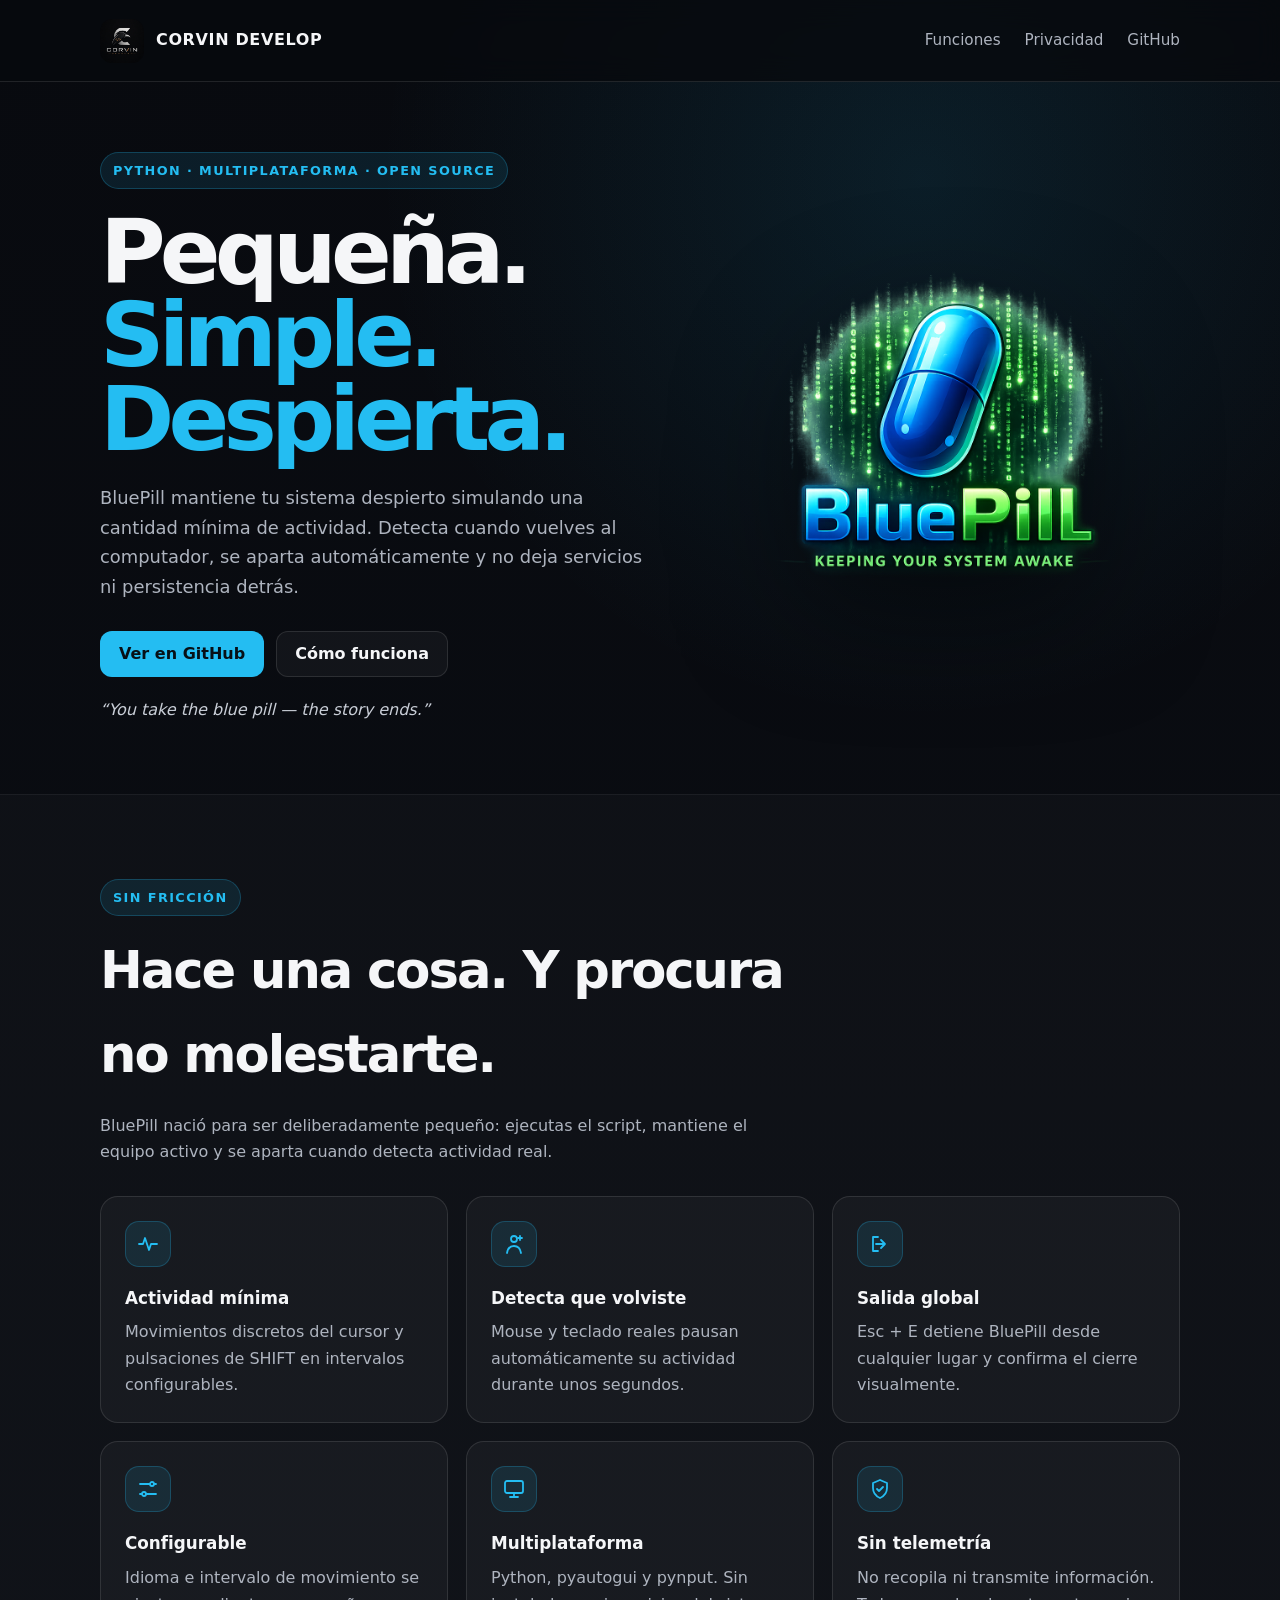
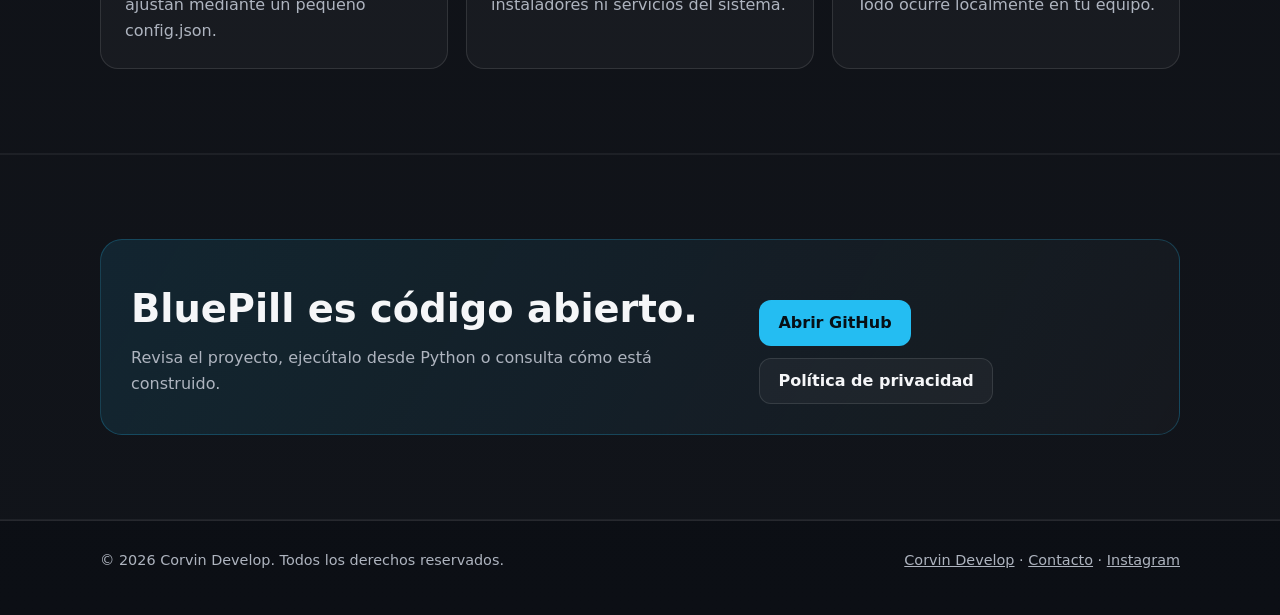
==== commit b5e7197e: "feat: add DDEW app section, privacy policy and optimized assets" ====
--- a/bluepill/index.html
+++ b/bluepill/index.html
@@ -1,6 +1,6 @@
 <!doctype html><html lang="es"><head><meta charset="utf-8"><meta name="viewport" content="width=device-width, initial-scale=1"><meta name="description" content="BluePill — utilidad multiplataforma en Python para mantener el sistema despierto con actividad mínima e inteligente."><title>BluePill · Corvin Develop</title><link rel="stylesheet" href="../assets/css/styles.css"></head>
-<body class="pill-page"><header class="pill-header"><div class="wrap"><nav><a class="brand" href="../"><img src="../assets/img/corvin-develop.png" alt="Corvin Develop"><span>CORVIN DEVELOP</span></a><div class="navlinks"><a href="#funciones">Funciones</a><a href="privacy/">Privacidad</a><a href="https://github.com/scuitinob/bluepill" target="_blank" rel="noopener noreferrer">GitHub</a></div></nav></div></header>
-<main><div class="wrap pill-hero"><div><span class="pill-kicker">Python · Multiplataforma · Open Source</span><h1>Pequeña.<br><span>Simple. Despierta.</span></h1><p class="lead">BluePill mantiene tu sistema despierto simulando una cantidad mínima de actividad. Detecta cuando vuelves al computador, se aparta automáticamente y no deja servicios ni persistencia detrás.</p><div class="actions"><a class="button pill-primary" href="https://github.com/scuitinob/bluepill" target="_blank" rel="noopener noreferrer">Ver en GitHub</a><a class="button secondary" href="#funciones">Cómo funciona</a></div><p class="pill-quote">“You take the blue pill — the story ends.”</p></div><div class="pill-hero-logo"><img src="../assets/img/bluepill/logo.png" alt="BluePill"></div></div>
+<body class="pill-page"><header class="pill-header"><div class="wrap"><nav><a class="brand" href="../"><img src="../assets/img/corvin-develop.webp" alt="Corvin Develop"><span>CORVIN DEVELOP</span></a><div class="navlinks"><a href="#funciones">Funciones</a><a href="privacy/">Privacidad</a><a href="https://github.com/scuitinob/bluepill" target="_blank" rel="noopener noreferrer">GitHub</a></div></nav></div></header>
+<main><div class="wrap pill-hero"><div><span class="pill-kicker">Python · Multiplataforma · Open Source</span><h1>Pequeña.<br><span>Simple. Despierta.</span></h1><p class="lead">BluePill mantiene tu sistema despierto simulando una cantidad mínima de actividad. Detecta cuando vuelves al computador, se aparta automáticamente y no deja servicios ni persistencia detrás.</p><div class="actions"><a class="button pill-primary" href="https://github.com/scuitinob/bluepill" target="_blank" rel="noopener noreferrer">Ver en GitHub</a><a class="button secondary" href="#funciones">Cómo funciona</a></div><p class="pill-quote">“You take the blue pill — the story ends.”</p></div><div class="pill-hero-logo"><img src="../assets/img/bluepill/logo.webp" alt="BluePill"></div></div>
 <section id="funciones" class="pill-section alt"><div class="wrap"><div class="pill-section-head"><span class="pill-kicker">Sin fricción</span><h2>Hace una cosa. Y procura no molestarte.</h2><p>BluePill nació para ser deliberadamente pequeño: ejecutas el script, mantiene el equipo activo y se aparta cuando detecta actividad real.</p></div><div class="pill-feature-grid"><div class="pill-feature"><div class="pill-feature-icon"><svg viewBox="0 0 24 24" aria-hidden="true"><path d="M3 12h4l2-6 4 12 2-6h6"/></svg></div><strong>Actividad mínima</strong><span>Movimientos discretos del cursor y pulsaciones de SHIFT en intervalos configurables.</span></div><div class="pill-feature"><div class="pill-feature-icon"><svg viewBox="0 0 24 24" aria-hidden="true"><circle cx="12" cy="7" r="3"/><path d="M5 21c.7-4.4 3-7 7-7s6.3 2.6 7 7"/><path d="M18 4v4M16 6h4"/></svg></div><strong>Detecta que volviste</strong><span>Mouse y teclado reales pausan automáticamente su actividad durante unos segundos.</span></div><div class="pill-feature"><div class="pill-feature-icon"><svg viewBox="0 0 24 24" aria-hidden="true"><path d="M10 5H5v14h5"/><path d="M13 8l4 4-4 4M8 12h9"/></svg></div><strong>Salida global</strong><span>Esc + E detiene BluePill desde cualquier lugar y confirma el cierre visualmente.</span></div><div class="pill-feature"><div class="pill-feature-icon"><svg viewBox="0 0 24 24" aria-hidden="true"><path d="M4 7h10M18 7h2M4 17h2M10 17h10"/><circle cx="16" cy="7" r="2"/><circle cx="8" cy="17" r="2"/></svg></div><strong>Configurable</strong><span>Idioma e intervalo de movimiento se ajustan mediante un pequeño config.json.</span></div><div class="pill-feature"><div class="pill-feature-icon"><svg viewBox="0 0 24 24" aria-hidden="true"><rect x="3" y="4" width="18" height="12" rx="2"/><path d="M8 20h8M12 16v4"/></svg></div><strong>Multiplataforma</strong><span>Python, pyautogui y pynput. Sin instaladores ni servicios del sistema.</span></div><div class="pill-feature"><div class="pill-feature-icon"><svg viewBox="0 0 24 24" aria-hidden="true"><path d="M12 3l7 3v5c0 4.7-2.8 8.1-7 10-4.2-1.9-7-5.3-7-10V6l7-3z"/><path d="M9 12l2 2 4-4"/></svg></div><strong>Sin telemetría</strong><span>No recopila ni transmite información. Todo ocurre localmente en tu equipo.</span></div></div></div></section>
 <section class="pill-section alt"><div class="wrap"><div class="pill-cta"><div><h2>BluePill es código abierto.</h2><p>Revisa el proyecto, ejecútalo desde Python o consulta cómo está construido.</p></div><div class="actions"><a class="button pill-primary" href="https://github.com/scuitinob/bluepill" target="_blank" rel="noopener noreferrer">Abrir GitHub</a><a class="button secondary" href="privacy/">Política de privacidad</a></div></div></div></section></main>
 <footer><div class="wrap footer-row"><span>© 2026 Corvin Develop. Todos los derechos reservados.</span><span><a href="../">Corvin Develop</a> · <a href="mailto:contacto@corvindev.cc">Contacto</a> · <a href="https://www.instagram.com/corvindev/" target="_blank" rel="noopener noreferrer">Instagram</a></span></div></footer></body></html>
--- a/assets/css/styles.css
+++ b/assets/css/styles.css
@@ -633,3 +633,80 @@
  #funciones .relmuru-orientation-card img{height:300px}
  .relmuru-shot-card>img,.relmuru-shot-card.portrait-shot>img,.tray-shot-image{height:280px}
 }
+
+/* DDEW */
+.ddew-page {
+  --ddew-navy:#060b1b;
+  --ddew-panel:#0c1330;
+  --ddew-blue:#238cff;
+  --ddew-purple:#a33cff;
+  --ddew-pink:#ef47df;
+  --ddew-orange:#ff7a18;
+  background:
+    radial-gradient(circle at 12% 5%,rgba(35,140,255,.13),transparent 29rem),
+    radial-gradient(circle at 88% 12%,rgba(163,60,255,.14),transparent 31rem),
+    radial-gradient(circle at 64% 38%,rgba(255,122,24,.06),transparent 28rem),
+    linear-gradient(180deg,#050817 0%,#090b1c 50%,#050713 100%);
+}
+.ddew-header { background:rgba(5,8,23,.80); border-color:rgba(112,91,255,.18); }
+.ddew-hero { padding:76px 0 88px; overflow:hidden; position:relative; }
+.ddew-hero:after { content:""; position:absolute; left:0; right:0; bottom:0; height:1px; background:linear-gradient(90deg,transparent,var(--ddew-blue),var(--ddew-purple),var(--ddew-orange),transparent); opacity:.55; }
+.ddew-hero-grid { display:grid; grid-template-columns:1.05fr .95fr; gap:58px; align-items:center; }
+.ddew-hero h1 { font-size:clamp(3.3rem,7vw,6.7rem); }
+.ddew-hero h1 span,.ddew-intro h2 span { background:linear-gradient(90deg,#55b6ff,var(--ddew-purple),#ff68d7,var(--ddew-orange)); -webkit-background-clip:text; background-clip:text; color:transparent; }
+.ddew-pill,.ddew-kicker { display:inline-flex; border:1px solid rgba(120,85,255,.32); background:linear-gradient(90deg,rgba(35,140,255,.10),rgba(163,60,255,.11),rgba(255,122,24,.06)); color:#cbbdff; border-radius:999px; padding:7px 12px; font-size:.78rem; font-weight:800; letter-spacing:.1em; text-transform:uppercase; }
+.ddew-primary,.ddew-button { background:linear-gradient(100deg,#2d91ff,#7b50ff 50%,#c83ee8); color:#fff; border:0; box-shadow:0 10px 32px rgba(100,71,255,.22); }
+.ddew-logo-stage { display:flex; justify-content:center; align-items:center; min-height:430px; border:1px solid rgba(112,91,255,.18); border-radius:32px; background:radial-gradient(circle at 50% 42%,rgba(83,83,255,.16),transparent 48%),rgba(6,9,25,.42); box-shadow:0 34px 90px rgba(0,0,0,.34); }
+.ddew-logo-stage img { display:block; width:min(92%,540px); height:auto; filter:drop-shadow(0 24px 38px rgba(0,0,0,.30)); }
+.ddew-intro { padding:92px 0; background:rgba(255,255,255,.016); border-bottom:1px solid rgba(255,255,255,.055); }
+.ddew-intro h2,.ddew-section-heading h2 { font-size:clamp(2.25rem,4.8vw,4.5rem); letter-spacing:-.055em; line-height:1.02; margin:18px 0; }
+.ddew-intro p { color:#bac1cf; font-size:1.08rem; }
+.ddew-features { padding:96px 0; }
+.ddew-section-heading { max-width:760px; margin-bottom:34px; }
+.ddew-feature-grid { display:grid; grid-template-columns:repeat(2,minmax(0,1fr)); gap:18px; }
+.ddew-feature-card { padding:28px; border:1px solid rgba(108,88,232,.20); border-radius:22px; background:linear-gradient(145deg,rgba(37,137,255,.045),rgba(157,60,255,.06),rgba(255,122,24,.025)); }
+.ddew-feature-card>span { color:#ff9b4b; font-size:.72rem; font-weight:900; letter-spacing:.14em; }
+.ddew-feature-card h3 { margin:9px 0 8px; font-size:1.35rem; }
+.ddew-feature-card p { margin:0; color:#aeb7c7; }
+.ddew-showcase { margin:96px 0 28px; }
+.ddew-showcase .ddew-section-heading p { color:#aeb7c7; font-size:1.05rem; max-width:680px; }
+.ddew-showcase-grid { display:grid; grid-template-columns:repeat(3,minmax(0,1fr)); gap:18px; }
+.ddew-shot { margin:0; overflow:hidden; border:1px solid rgba(108,88,232,.22); border-radius:24px; background:linear-gradient(145deg,rgba(37,137,255,.05),rgba(157,60,255,.07),rgba(255,122,24,.03)); box-shadow:0 22px 60px rgba(0,0,0,.18); }
+.ddew-shot img { display:block; width:100%; aspect-ratio:2/3; object-fit:cover; background:#070b1a; }
+.ddew-shot figcaption { display:flex; flex-direction:column; gap:6px; padding:20px 20px 22px; }
+.ddew-shot figcaption strong { font-size:1.08rem; color:#f4f6fb; }
+.ddew-shot figcaption span { color:#aeb7c7; font-size:.94rem; line-height:1.55; }
+.ddew-local-card { display:flex; align-items:center; justify-content:space-between; gap:34px; margin-top:24px; padding:30px; border:1px solid rgba(107,88,240,.25); border-radius:24px; background:linear-gradient(110deg,rgba(36,141,255,.075),rgba(153,59,255,.08),rgba(255,119,24,.045)); }
+.ddew-local-card>div { max-width:720px; }
+.ddew-local-card h3 { margin:12px 0 7px; font-size:1.55rem; }
+.ddew-local-card p { margin:0; color:#b7bfcd; }
+.ddew-footer { border-color:rgba(112,91,255,.18); }
+.ddew-app-card { background:linear-gradient(145deg,rgba(37,137,255,.08),rgba(153,59,255,.09),rgba(255,122,24,.035)); border-color:rgba(112,91,255,.20); }
+.ddew-card-logo { filter:drop-shadow(0 0 22px rgba(71,102,255,.18)) drop-shadow(0 0 24px rgba(255,112,25,.10)); }
+.ddew-legal { max-width:820px; }
+.ddew-legal-logo { display:block; width:min(390px,84vw); height:auto; margin:0 auto 34px; filter:drop-shadow(0 0 24px rgba(81,93,255,.18)); }
+.ddew-legal a { color:#c8b9ff; }
+.ddew-notice { border-color:var(--ddew-purple); background:linear-gradient(90deg,rgba(37,137,255,.07),rgba(157,60,255,.08)); }
+@media(max-width:900px){
+  .ddew-hero-grid { grid-template-columns:1fr; }
+  .ddew-logo-stage { order:-1; min-height:0; padding:24px; }
+  .ddew-logo-stage img { width:min(78vw,430px); }
+  .ddew-showcase { margin:96px 0 28px; }
+.ddew-showcase .ddew-section-heading p { color:#aeb7c7; font-size:1.05rem; max-width:680px; }
+.ddew-showcase-grid { display:grid; grid-template-columns:repeat(3,minmax(0,1fr)); gap:18px; }
+.ddew-shot { margin:0; overflow:hidden; border:1px solid rgba(108,88,232,.22); border-radius:24px; background:linear-gradient(145deg,rgba(37,137,255,.05),rgba(157,60,255,.07),rgba(255,122,24,.03)); box-shadow:0 22px 60px rgba(0,0,0,.18); }
+.ddew-shot img { display:block; width:100%; aspect-ratio:2/3; object-fit:cover; background:#070b1a; }
+.ddew-shot figcaption { display:flex; flex-direction:column; gap:6px; padding:20px 20px 22px; }
+.ddew-shot figcaption strong { font-size:1.08rem; color:#f4f6fb; }
+.ddew-shot figcaption span { color:#aeb7c7; font-size:.94rem; line-height:1.55; }
+.ddew-local-card { align-items:flex-start; flex-direction:column; }
+}
+@media(max-width:600px){
+  .ddew-hero { padding:48px 0 66px; }
+  .ddew-feature-grid { grid-template-columns:1fr; }
+  .ddew-showcase { margin-top:72px; }
+  .ddew-showcase-grid { grid-template-columns:1fr; gap:16px; }
+  .ddew-shot { border-radius:20px; }
+  .ddew-logo-stage { border-radius:24px; }
+  .ddew-features,.ddew-intro { padding:72px 0; }
+}
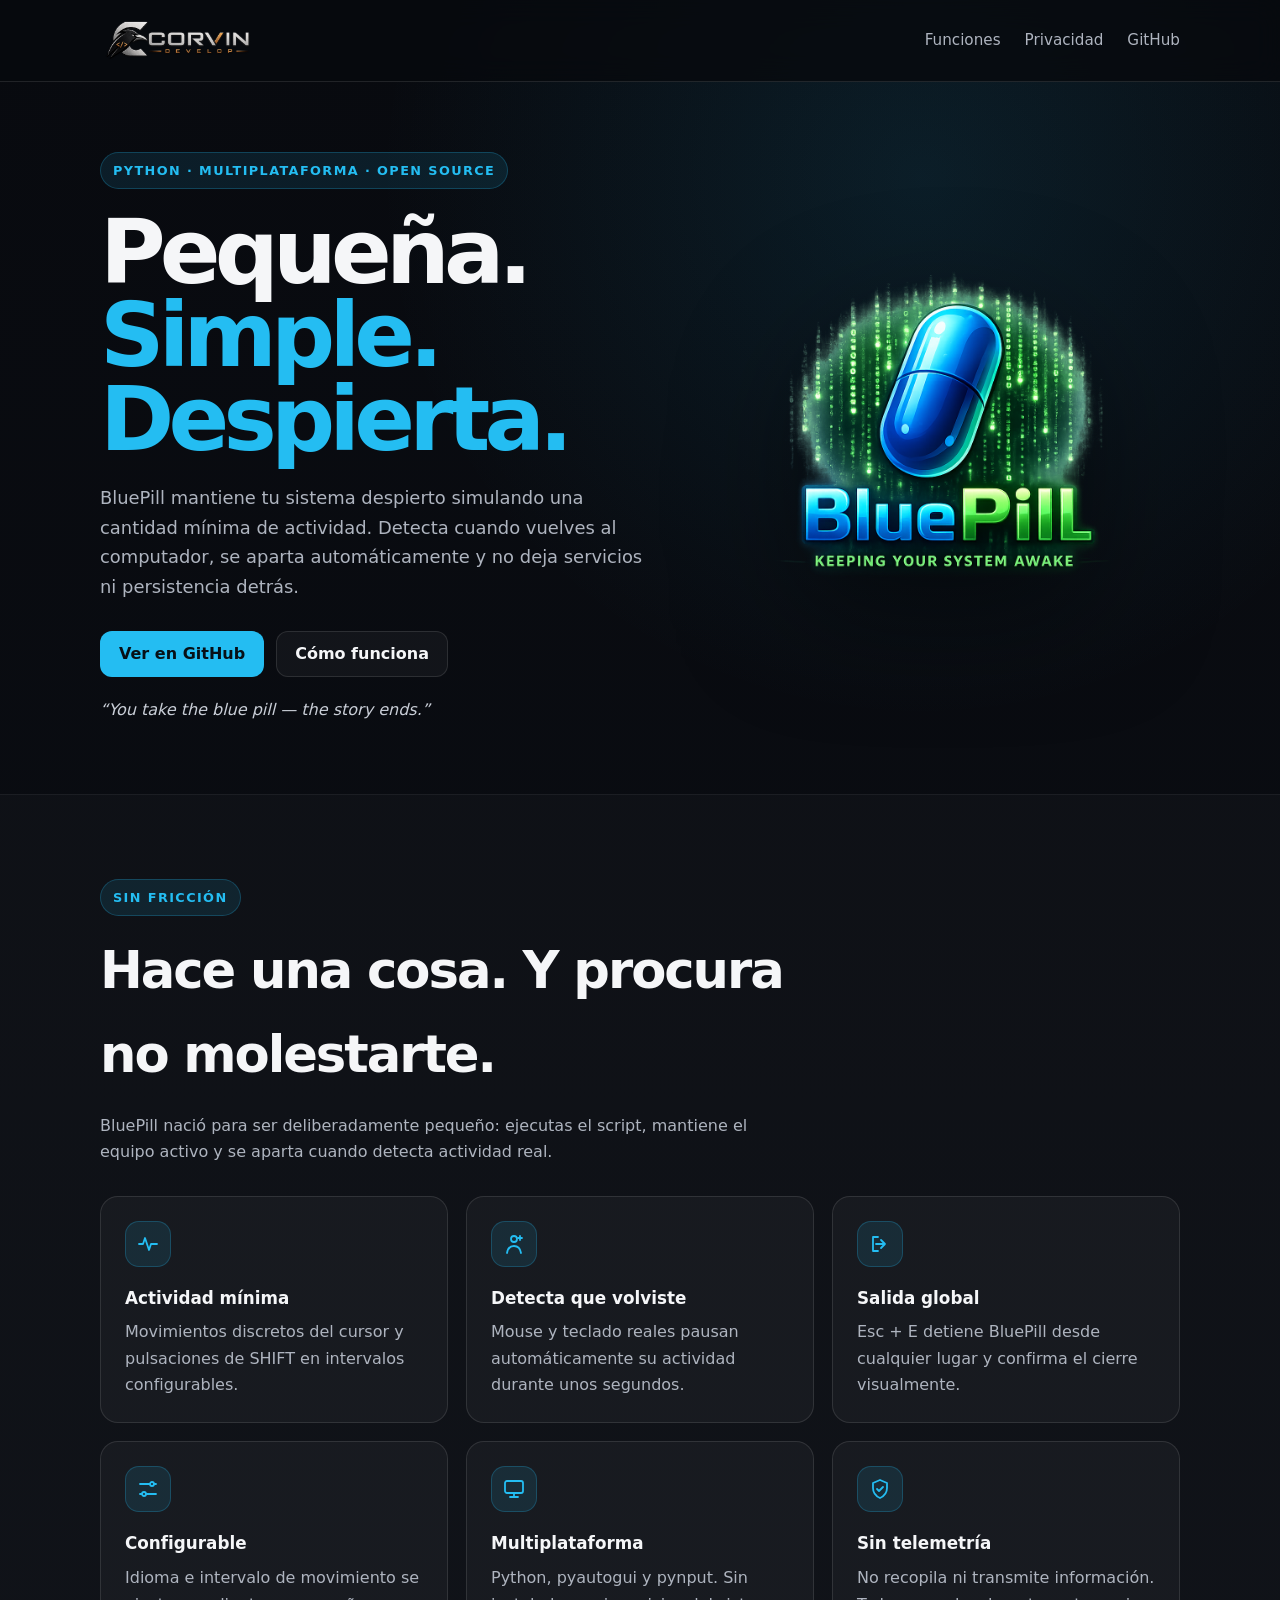
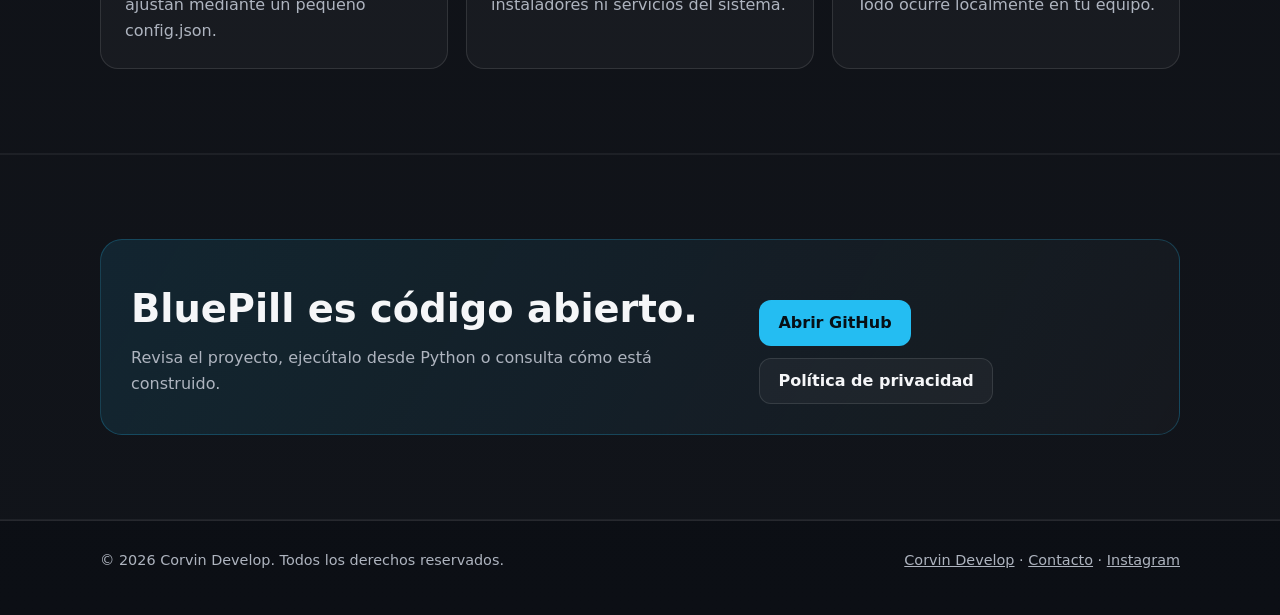
==== commit 1c54a193: "feat: update navbar with Corvin Develop horizontal logo" ====
--- a/bluepill/index.html
+++ b/bluepill/index.html
@@ -1,5 +1,5 @@
 <!doctype html><html lang="es"><head><meta charset="utf-8"><meta name="viewport" content="width=device-width, initial-scale=1"><meta name="description" content="BluePill — utilidad multiplataforma en Python para mantener el sistema despierto con actividad mínima e inteligente."><title>BluePill · Corvin Develop</title><link rel="stylesheet" href="../assets/css/styles.css"></head>
-<body class="pill-page"><header class="pill-header"><div class="wrap"><nav><a class="brand" href="../"><img src="../assets/img/corvin-develop.webp" alt="Corvin Develop"><span>CORVIN DEVELOP</span></a><div class="navlinks"><a href="#funciones">Funciones</a><a href="privacy/">Privacidad</a><a href="https://github.com/scuitinob/bluepill" target="_blank" rel="noopener noreferrer">GitHub</a></div></nav></div></header>
+<body class="pill-page"><header class="pill-header"><div class="wrap"><nav><a class="brand" href="../"><img src="../assets/img/corvin-develop-horizontal.webp" alt="Corvin Develop"></a><div class="navlinks"><a href="#funciones">Funciones</a><a href="privacy/">Privacidad</a><a href="https://github.com/scuitinob/bluepill" target="_blank" rel="noopener noreferrer">GitHub</a></div></nav></div></header>
 <main><div class="wrap pill-hero"><div><span class="pill-kicker">Python · Multiplataforma · Open Source</span><h1>Pequeña.<br><span>Simple. Despierta.</span></h1><p class="lead">BluePill mantiene tu sistema despierto simulando una cantidad mínima de actividad. Detecta cuando vuelves al computador, se aparta automáticamente y no deja servicios ni persistencia detrás.</p><div class="actions"><a class="button pill-primary" href="https://github.com/scuitinob/bluepill" target="_blank" rel="noopener noreferrer">Ver en GitHub</a><a class="button secondary" href="#funciones">Cómo funciona</a></div><p class="pill-quote">“You take the blue pill — the story ends.”</p></div><div class="pill-hero-logo"><img src="../assets/img/bluepill/logo.webp" alt="BluePill"></div></div>
 <section id="funciones" class="pill-section alt"><div class="wrap"><div class="pill-section-head"><span class="pill-kicker">Sin fricción</span><h2>Hace una cosa. Y procura no molestarte.</h2><p>BluePill nació para ser deliberadamente pequeño: ejecutas el script, mantiene el equipo activo y se aparta cuando detecta actividad real.</p></div><div class="pill-feature-grid"><div class="pill-feature"><div class="pill-feature-icon"><svg viewBox="0 0 24 24" aria-hidden="true"><path d="M3 12h4l2-6 4 12 2-6h6"/></svg></div><strong>Actividad mínima</strong><span>Movimientos discretos del cursor y pulsaciones de SHIFT en intervalos configurables.</span></div><div class="pill-feature"><div class="pill-feature-icon"><svg viewBox="0 0 24 24" aria-hidden="true"><circle cx="12" cy="7" r="3"/><path d="M5 21c.7-4.4 3-7 7-7s6.3 2.6 7 7"/><path d="M18 4v4M16 6h4"/></svg></div><strong>Detecta que volviste</strong><span>Mouse y teclado reales pausan automáticamente su actividad durante unos segundos.</span></div><div class="pill-feature"><div class="pill-feature-icon"><svg viewBox="0 0 24 24" aria-hidden="true"><path d="M10 5H5v14h5"/><path d="M13 8l4 4-4 4M8 12h9"/></svg></div><strong>Salida global</strong><span>Esc + E detiene BluePill desde cualquier lugar y confirma el cierre visualmente.</span></div><div class="pill-feature"><div class="pill-feature-icon"><svg viewBox="0 0 24 24" aria-hidden="true"><path d="M4 7h10M18 7h2M4 17h2M10 17h10"/><circle cx="16" cy="7" r="2"/><circle cx="8" cy="17" r="2"/></svg></div><strong>Configurable</strong><span>Idioma e intervalo de movimiento se ajustan mediante un pequeño config.json.</span></div><div class="pill-feature"><div class="pill-feature-icon"><svg viewBox="0 0 24 24" aria-hidden="true"><rect x="3" y="4" width="18" height="12" rx="2"/><path d="M8 20h8M12 16v4"/></svg></div><strong>Multiplataforma</strong><span>Python, pyautogui y pynput. Sin instaladores ni servicios del sistema.</span></div><div class="pill-feature"><div class="pill-feature-icon"><svg viewBox="0 0 24 24" aria-hidden="true"><path d="M12 3l7 3v5c0 4.7-2.8 8.1-7 10-4.2-1.9-7-5.3-7-10V6l7-3z"/><path d="M9 12l2 2 4-4"/></svg></div><strong>Sin telemetría</strong><span>No recopila ni transmite información. Todo ocurre localmente en tu equipo.</span></div></div></div></section>
 <section class="pill-section alt"><div class="wrap"><div class="pill-cta"><div><h2>BluePill es código abierto.</h2><p>Revisa el proyecto, ejecútalo desde Python o consulta cómo está construido.</p></div><div class="actions"><a class="button pill-primary" href="https://github.com/scuitinob/bluepill" target="_blank" rel="noopener noreferrer">Abrir GitHub</a><a class="button secondary" href="privacy/">Política de privacidad</a></div></div></div></section></main>
--- a/assets/css/styles.css
+++ b/assets/css/styles.css
@@ -62,11 +62,11 @@
 }
 
 .brand img {
-  width: 44px;
-  height: 44px;
-  object-fit: cover;
-  object-position: 50% 42%;
-  border-radius: 12px;
+  display: block;
+  width: auto;
+  height: 52px;
+  max-width: min(360px, 42vw);
+  object-fit: contain;
 }
 
 .navlinks {
